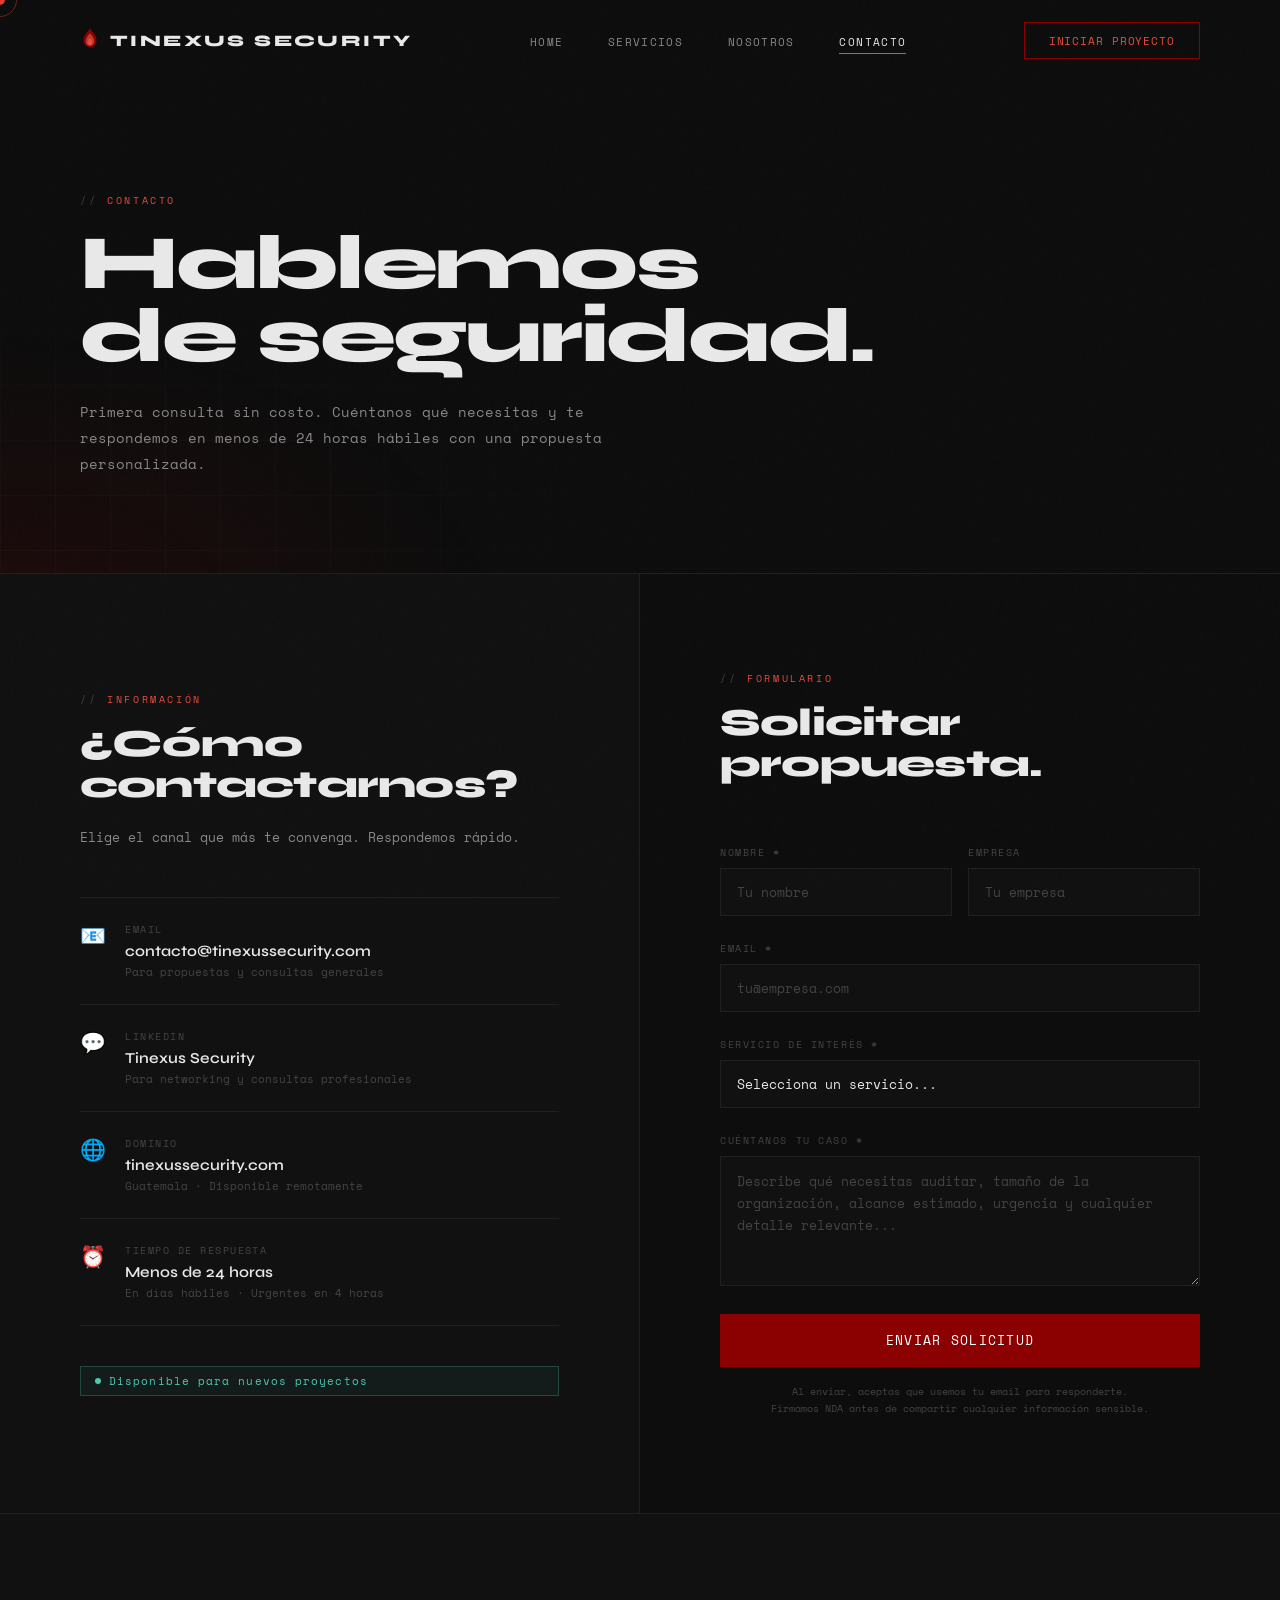
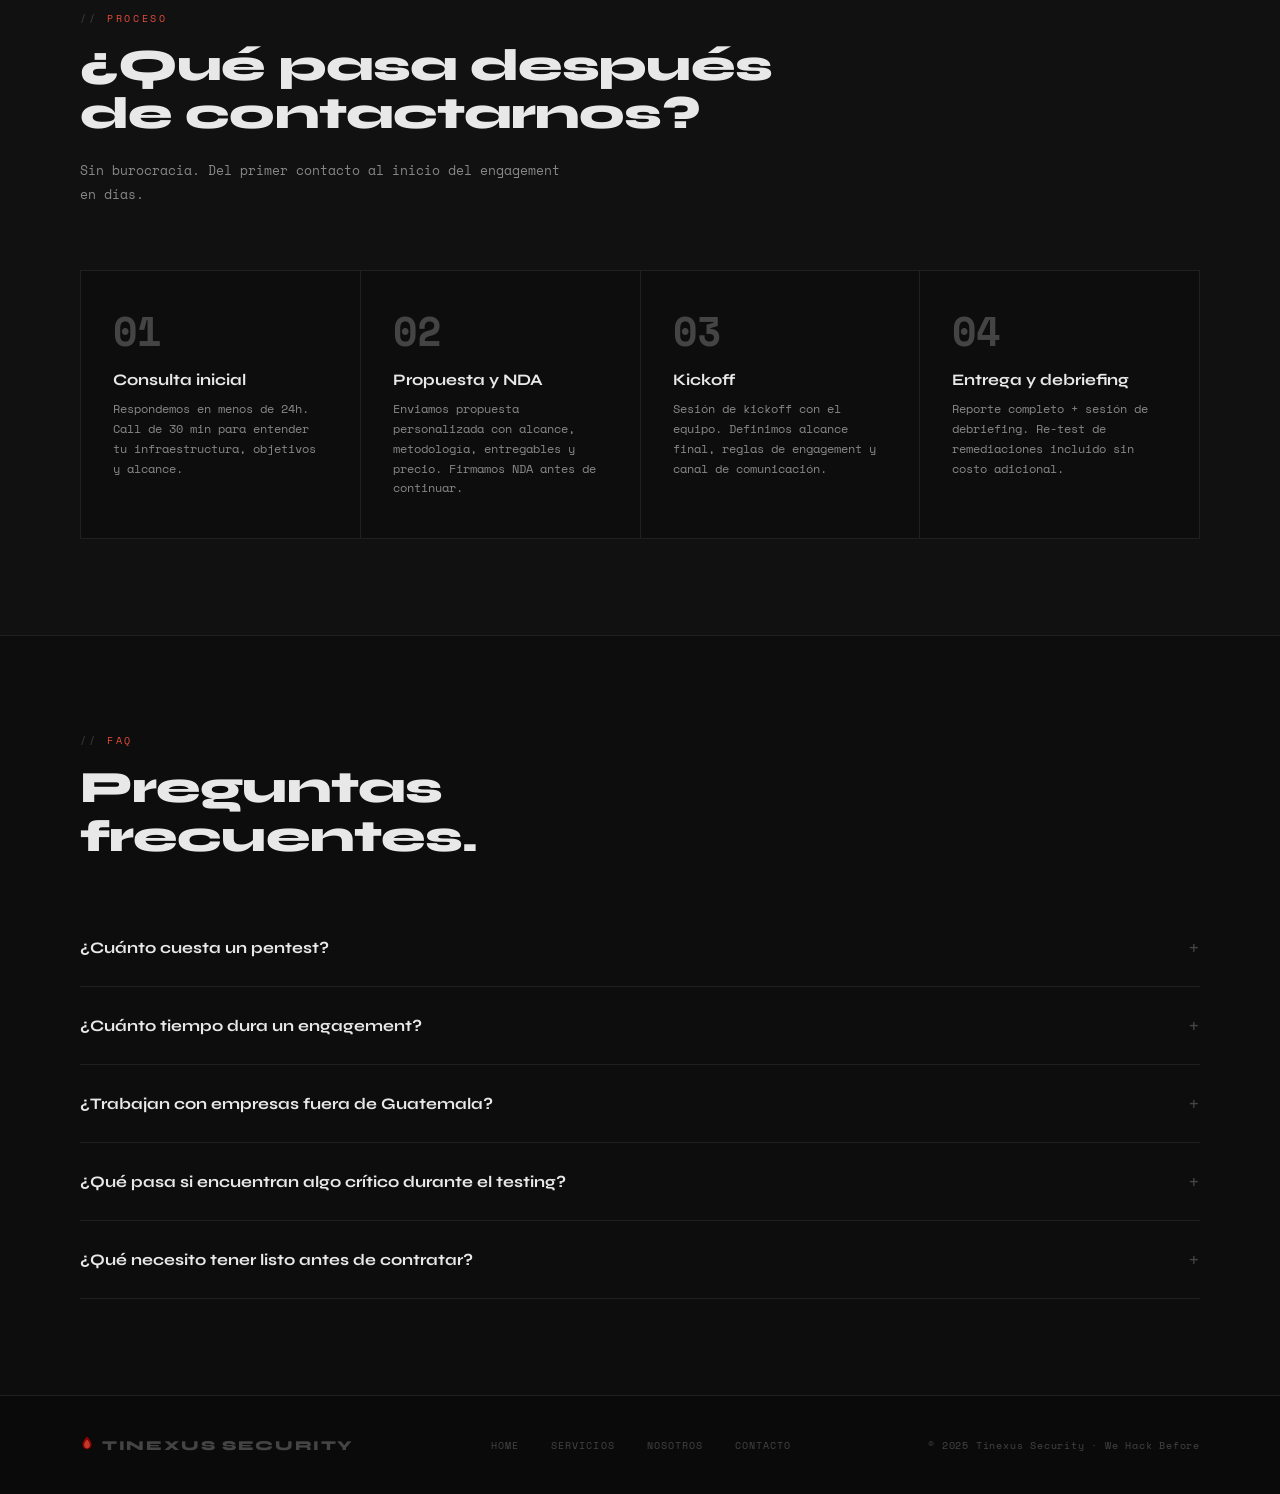
==== contacto.html @ 1b48da73 "Initial commit - Tinexus Security Website" ====
<!DOCTYPE html>
<html lang="es">
<head>
  <meta charset="UTF-8">
  <meta name="viewport" content="width=device-width, initial-scale=1.0">
  <title>Contacto — Tinexus Security</title>
  <meta name="description" content="Solicita una auditoría de seguridad o consulta con el equipo de Tinexus Security. Primera consulta sin costo.">
  <link rel="preconnect" href="https://fonts.googleapis.com">
  <link rel="preconnect" href="https://fonts.gstatic.com" crossorigin>
  <link href="https://fonts.googleapis.com/css2?family=Space+Mono:wght@400;700&family=Syne:wght@400;600;700;800&display=swap" rel="stylesheet">
  <link rel="stylesheet" href="css/style.css">
  <style>
    /* ── CONTACT MAIN ── */
    .contact-main {
      background: var(--char);
      display: grid; grid-template-columns: 1fr 1fr;
      min-height: 70vh;
    }
    .contact-info {
      padding: 6rem 5rem;
      border-right: 1px solid var(--border);
      background: var(--char-2);
      display: flex; flex-direction: column; justify-content: center;
    }
    .contact-form-area {
      padding: 6rem 5rem;
      display: flex; flex-direction: column; justify-content: center;
    }

    /* Contact info items */
    .contact-items { display: flex; flex-direction: column; gap: 0; margin-top: 3rem; }
    .contact-item {
      display: flex; gap: 1.2rem; align-items: flex-start;
      padding: 1.5rem 0; border-bottom: 1px solid var(--border);
    }
    .contact-item:first-child { border-top: 1px solid var(--border); }
    .contact-item-icon { font-size: 1.3rem; flex-shrink: 0; margin-top: 2px; }
    .contact-item-label {
      font-family: var(--mono); font-size: 0.62rem;
      color: var(--text-dimmer); letter-spacing: 0.15em;
      text-transform: uppercase; margin-bottom: 4px;
    }
    .contact-item-val {
      font-size: 0.95rem; font-weight: 600;
      color: var(--text); text-decoration: none;
      transition: color 0.2s;
    }
    a.contact-item-val:hover { color: var(--red-bright); }
    .contact-item-note {
      font-family: var(--mono); font-size: 0.7rem;
      color: var(--text-dimmer); margin-top: 3px;
    }

    .availability-badge {
      display: inline-flex; align-items: center; gap: 8px;
      font-family: var(--mono); font-size: 0.68rem;
      letter-spacing: 0.1em; color: #4EC9B0;
      border: 1px solid rgba(78, 201, 176, 0.25);
      background: rgba(78, 201, 176, 0.06);
      padding: 6px 14px; margin-top: 2.5rem;
    }
    .availability-dot {
      width: 6px; height: 6px; border-radius: 50%;
      background: #4EC9B0;
      animation: pulse-green 2s ease-in-out infinite;
    }
    @keyframes pulse-green {
      0%,100%{opacity:1;transform:scale(1)}
      50%{opacity:0.5;transform:scale(0.8)}
    }

    /* ── FORM ── */
    .form-group { margin-bottom: 1.5rem; }
    .form-label {
      font-family: var(--mono); font-size: 0.65rem;
      letter-spacing: 0.15em; color: var(--text-dimmer);
      text-transform: uppercase; display: block; margin-bottom: 8px;
    }
    .form-input, .form-select, .form-textarea {
      width: 100%; background: var(--char-2);
      border: 1px solid var(--border); color: var(--text);
      font-family: var(--mono); font-size: 0.8rem;
      padding: 0.85rem 1rem;
      transition: border-color 0.2s; outline: none;
      -webkit-appearance: none; appearance: none;
    }
    .form-input:focus, .form-select:focus, .form-textarea:focus {
      border-color: var(--red);
    }
    .form-input::placeholder, .form-textarea::placeholder {
      color: var(--text-dimmer);
    }
    .form-select { cursor: pointer; }
    .form-select option { background: var(--char-2); color: var(--text); }
    .form-textarea { resize: vertical; min-height: 130px; line-height: 1.7; }
    .form-row { display: grid; grid-template-columns: 1fr 1fr; gap: 1rem; }
    .form-submit {
      width: 100%; font-family: var(--mono); font-size: 0.8rem;
      letter-spacing: 0.1em; padding: 1rem;
      background: var(--red); color: #fff;
      border: 1px solid var(--red); cursor: pointer;
      text-transform: uppercase;
      transition: background 0.2s, transform 0.15s;
    }
    .form-submit:hover { background: var(--red-mid); transform: translateY(-1px); }
    .form-submit:active { transform: translateY(0); }
    .form-note {
      font-family: var(--mono); font-size: 0.65rem;
      color: var(--text-dimmer); text-align: center;
      margin-top: 1rem; line-height: 1.6;
    }

    /* ── PROCESS ── */
    .process {
      background: var(--char-2);
      border-top: 1px solid var(--border); border-bottom: 1px solid var(--border);
    }
    .process-steps {
      display: grid; grid-template-columns: repeat(4, 1fr);
      gap: 1px; background: var(--border);
      border: 1px solid var(--border); margin-top: 4rem;
    }
    .process-step {
      background: var(--char); padding: 2.5rem 2rem;
      transition: background 0.3s;
    }
    .process-step:hover { background: var(--char-3); }
    .process-step-num {
      font-family: var(--mono); font-size: 2.5rem;
      font-weight: 700; color: var(--text-dimmer);
      line-height: 1; margin-bottom: 1.2rem;
      transition: color 0.3s;
    }
    .process-step:hover .process-step-num { color: var(--red-bright); }
    .process-step h3 { font-size: 1rem; font-weight: 700; margin-bottom: 0.6rem; }
    .process-step p { font-family: var(--mono); font-size: 0.73rem; color: var(--text-dim); line-height: 1.7; }

    /* ── FAQ ── */
    .faq { background: var(--char); }
    .faq-list { margin-top: 3rem; }
    .faq-item {
      border-bottom: 1px solid var(--border);
    }
    .faq-question {
      width: 100%; background: none; border: none;
      text-align: left; padding: 1.5rem 0;
      display: flex; align-items: center; justify-content: space-between;
      gap: 1rem; cursor: none;
      font-family: var(--sans); font-size: 1rem;
      font-weight: 700; color: var(--text);
      transition: color 0.2s;
    }
    .faq-question:hover { color: var(--red-bright); }
    .faq-icon {
      font-size: 1.2rem; color: var(--text-dimmer);
      flex-shrink: 0; transition: transform 0.3s;
      font-family: var(--mono); font-weight: 400;
    }
    .faq-item.open .faq-icon { transform: rotate(45deg); color: var(--red-bright); }
    .faq-answer {
      max-height: 0; overflow: hidden;
      transition: max-height 0.4s ease, padding 0.3s;
    }
    .faq-item.open .faq-answer { max-height: 200px; }
    .faq-answer p {
      font-family: var(--mono); font-size: 0.8rem;
      color: var(--text-dim); line-height: 1.8;
      padding-bottom: 1.5rem;
    }

    @media (max-width: 900px) {
      .contact-main { grid-template-columns: 1fr; }
      .contact-info { padding: 4rem 1.8rem; border-right: none; border-bottom: 1px solid var(--border); }
      .contact-form-area { padding: 4rem 1.8rem; }
      .form-row { grid-template-columns: 1fr; }
      .process-steps { grid-template-columns: repeat(2, 1fr); }
    }
  </style>
</head>
<body>

  <div class="cursor"></div>
  <div class="cursor-ring"></div>

  <!-- NAV -->
  <nav id="navbar">
    <a href="index.html" class="nav-logo">
      <svg viewBox="0 0 60 80" fill="none" xmlns="http://www.w3.org/2000/svg">
        <path d="M30 2C30 2 50 20 50 38C50 51 41 58 30 59C19 58 10 51 10 38C10 20 30 2 30 2Z" fill="#8B0000"/>
        <path d="M30 16C30 16 43 29 43 40C43 49 38 54 30 55C22 54 17 49 17 40C17 29 30 16 30 16Z" fill="#C0392B"/>
        <path d="M30 30C30 30 37 37 37 44C37 49 34 52 30 52C26 52 23 49 23 44C23 37 30 30 30 30Z" fill="#E74C3C"/>
      </svg>
      TINEXUS SECURITY
    </a>
    <ul class="nav-links">
      <li><a href="index.html">Home</a></li>
      <li><a href="servicios.html">Servicios</a></li>
      <li><a href="nosotros.html">Nosotros</a></li>
      <li><a href="contacto.html" class="active">Contacto</a></li>
    </ul>
    <a href="contacto.html" class="nav-cta">Iniciar Proyecto</a>
    <button class="hamburger" aria-label="Menú">
      <span></span><span></span><span></span>
    </button>
  </nav>

  <div class="mobile-menu">
    <a href="index.html">Home</a>
    <a href="servicios.html">Servicios</a>
    <a href="nosotros.html">Nosotros</a>
    <a href="contacto.html" class="active">Contacto</a>
    <a href="contacto.html" class="mobile-cta">Iniciar Proyecto</a>
  </div>

  <!-- PAGE HEADER -->
  <div class="page-header">
    <div class="page-header-bg"></div>
    <div class="page-header-grid"></div>
    <div class="page-tag fade-up">Contacto</div>
    <h1 class="fade-up">Hablemos<br>de seguridad.</h1>
    <p class="sub fade-up d1">Primera consulta sin costo. Cuéntanos qué necesitas y te respondemos en menos de 24 horas hábiles con una propuesta personalizada.</p>
  </div>

  <!-- CONTACT MAIN -->
  <div class="contact-main">

    <!-- INFO -->
    <div class="contact-info">
      <div class="section-tag fade-up">Información</div>
      <h2 class="section-title fade-up" style="font-size: clamp(1.8rem, 3vw, 2.4rem);">¿Cómo<br>contactarnos?</h2>
      <p class="section-desc fade-up">Elige el canal que más te convenga. Respondemos rápido.</p>

      <div class="contact-items">
        <div class="contact-item fade-up">
          <span class="contact-item-icon">📧</span>
          <div>
            <div class="contact-item-label">Email</div>
            <a href="mailto:contacto@tinexussecurity.com" class="contact-item-val">contacto@tinexussecurity.com</a>
            <div class="contact-item-note">Para propuestas y consultas generales</div>
          </div>
        </div>
        <div class="contact-item fade-up d1">
          <span class="contact-item-icon">💬</span>
          <div>
            <div class="contact-item-label">LinkedIn</div>
            <a href="https://linkedin.com/company/tinexus-security" target="_blank" class="contact-item-val">Tinexus Security</a>
            <div class="contact-item-note">Para networking y consultas profesionales</div>
          </div>
        </div>
        <div class="contact-item fade-up d2">
          <span class="contact-item-icon">🌐</span>
          <div>
            <div class="contact-item-label">Dominio</div>
            <span class="contact-item-val">tinexussecurity.com</span>
            <div class="contact-item-note">Guatemala · Disponible remotamente</div>
          </div>
        </div>
        <div class="contact-item fade-up d3">
          <span class="contact-item-icon">⏰</span>
          <div>
            <div class="contact-item-label">Tiempo de respuesta</div>
            <span class="contact-item-val">Menos de 24 horas</span>
            <div class="contact-item-note">En días hábiles · Urgentes en 4 horas</div>
          </div>
        </div>
      </div>

      <div class="availability-badge fade-up">
        <span class="availability-dot"></span>
        Disponible para nuevos proyectos
      </div>
    </div>

    <!-- FORM -->
    <div class="contact-form-area">
      <div class="section-tag fade-up">Formulario</div>
      <h2 class="section-title fade-up" style="font-size: clamp(1.8rem, 3vw, 2.4rem);">Solicitar<br>propuesta.</h2>

      <form id="contactForm" style="margin-top: 2.5rem;" onsubmit="handleSubmit(event)">
        <div class="form-row">
          <div class="form-group">
            <label class="form-label" for="nombre">Nombre *</label>
            <input type="text" id="nombre" class="form-input" placeholder="Tu nombre" required>
          </div>
          <div class="form-group">
            <label class="form-label" for="empresa">Empresa</label>
            <input type="text" id="empresa" class="form-input" placeholder="Tu empresa">
          </div>
        </div>
        <div class="form-group">
          <label class="form-label" for="email">Email *</label>
          <input type="email" id="email" class="form-input" placeholder="tu@empresa.com" required>
        </div>
        <div class="form-group">
          <label class="form-label" for="servicio">Servicio de interés *</label>
          <select id="servicio" class="form-select" required>
            <option value="" disabled selected>Selecciona un servicio...</option>
            <option value="web">Pentesting Web</option>
            <option value="red">Pentesting de Red</option>
            <option value="redteam">Red Team</option>
            <option value="mobile">Pentesting Móvil</option>
            <option value="cloud">Cloud Security Review</option>
            <option value="ad">Active Directory</option>
            <option value="multiple">Múltiples servicios</option>
            <option value="consulta">Consulta / No estoy seguro</option>
          </select>
        </div>
        <div class="form-group">
          <label class="form-label" for="mensaje">Cuéntanos tu caso *</label>
          <textarea id="mensaje" class="form-textarea" placeholder="Describe qué necesitas auditar, tamaño de la organización, alcance estimado, urgencia y cualquier detalle relevante..." required></textarea>
        </div>
        <button type="submit" class="form-submit" id="submitBtn">
          Enviar Solicitud
        </button>
        <p class="form-note">
          Al enviar, aceptas que usemos tu email para responderte.<br>
          Firmamos NDA antes de compartir cualquier información sensible.
        </p>
      </form>

      <!-- Success state -->
      <div id="formSuccess" style="display:none; text-align: center; padding: 3rem 0;">
        <div style="font-size: 2.5rem; margin-bottom: 1rem;">✅</div>
        <h3 style="font-size: 1.3rem; font-weight: 700; margin-bottom: 0.8rem;">¡Mensaje recibido!</h3>
        <p style="font-family: var(--mono); font-size: 0.8rem; color: var(--text-dim); line-height: 1.7;">
          Te contactaremos en menos de 24 horas hábiles.<br>
          Mientras tanto, puedes revisar nuestros <a href="servicios.html" style="color: var(--red-bright); text-decoration: none;">servicios</a>.
        </p>
      </div>
    </div>

  </div>

  <!-- PROCESS -->
  <section class="process">
    <div class="section-tag fade-up">Proceso</div>
    <h2 class="section-title fade-up">¿Qué pasa después<br>de contactarnos?</h2>
    <p class="section-desc fade-up">Sin burocracia. Del primer contacto al inicio del engagement en días.</p>
    <div class="process-steps">
      <div class="process-step fade-up">
        <div class="process-step-num">01</div>
        <h3>Consulta inicial</h3>
        <p>Respondemos en menos de 24h. Call de 30 min para entender tu infraestructura, objetivos y alcance.</p>
      </div>
      <div class="process-step fade-up d1">
        <div class="process-step-num">02</div>
        <h3>Propuesta y NDA</h3>
        <p>Enviamos propuesta personalizada con alcance, metodología, entregables y precio. Firmamos NDA antes de continuar.</p>
      </div>
      <div class="process-step fade-up d2">
        <div class="process-step-num">03</div>
        <h3>Kickoff</h3>
        <p>Sesión de kickoff con el equipo. Definimos alcance final, reglas de engagement y canal de comunicación.</p>
      </div>
      <div class="process-step fade-up d3">
        <div class="process-step-num">04</div>
        <h3>Entrega y debriefing</h3>
        <p>Reporte completo + sesión de debriefing. Re-test de remediaciones incluido sin costo adicional.</p>
      </div>
    </div>
  </section>

  <!-- FAQ -->
  <section class="faq">
    <div class="section-tag fade-up">FAQ</div>
    <h2 class="section-title fade-up">Preguntas<br>frecuentes.</h2>
    <div class="faq-list fade-up d1">
      <div class="faq-item">
        <button class="faq-question" onclick="toggleFaq(this)">
          ¿Cuánto cuesta un pentest?
          <span class="faq-icon">+</span>
        </button>
        <div class="faq-answer">
          <p>Depende del alcance, tipo de servicio y complejidad. Un pentesting web de aplicación mediana puede arrancar desde $800 USD. Un red team engagement completo puede superar los $5,000 USD. Siempre enviamos propuesta personalizada antes de iniciar.</p>
        </div>
      </div>
      <div class="faq-item">
        <button class="faq-question" onclick="toggleFaq(this)">
          ¿Cuánto tiempo dura un engagement?
          <span class="faq-icon">+</span>
        </button>
        <div class="faq-answer">
          <p>Un pentesting web típico dura entre 3 y 10 días hábiles dependiendo del alcance. Un red team engagement completo puede durar 2-4 semanas. El reporte se entrega dentro de los 5 días posteriores al fin del testing.</p>
        </div>
      </div>
      <div class="faq-item">
        <button class="faq-question" onclick="toggleFaq(this)">
          ¿Trabajan con empresas fuera de Guatemala?
          <span class="faq-icon">+</span>
        </button>
        <div class="faq-answer">
          <p>Sí. La mayoría de nuestros servicios son 100% remotos y trabajamos con clientes en toda Latinoamérica. Para engagements que requieran presencia física, evaluamos cada caso.</p>
        </div>
      </div>
      <div class="faq-item">
        <button class="faq-question" onclick="toggleFaq(this)">
          ¿Qué pasa si encuentran algo crítico durante el testing?
          <span class="faq-icon">+</span>
        </button>
        <div class="faq-answer">
          <p>Si encontramos una vulnerabilidad crítica que requiera atención inmediata, te notificamos de forma directa antes del reporte final para que puedas tomar acción de inmediato. No esperamos al cierre del engagement.</p>
        </div>
      </div>
      <div class="faq-item">
        <button class="faq-question" onclick="toggleFaq(this)">
          ¿Qué necesito tener listo antes de contratar?
          <span class="faq-icon">+</span>
        </button>
        <div class="faq-answer">
          <p>Solo necesitas tener claro qué quieres proteger y tener la autorización legal para hacerlo. Nosotros te guiamos en el resto: alcance, reglas de engagement, credenciales necesarias y todo el proceso.</p>
        </div>
      </div>
    </div>
  </section>

  <!-- FOOTER -->
  <footer>
    <a href="index.html" class="footer-logo">
      <svg viewBox="0 0 60 80" fill="none">
        <path d="M30 2C30 2 50 20 50 38C50 51 41 58 30 59C19 58 10 51 10 38C10 20 30 2 30 2Z" fill="#8B0000"/>
        <path d="M30 16C30 16 43 29 43 40C43 49 38 54 30 55C22 54 17 49 17 40C17 29 30 16 30 16Z" fill="#C0392B"/>
      </svg>
      TINEXUS SECURITY
    </a>
    <div class="footer-links">
      <a href="index.html">Home</a>
      <a href="servicios.html">Servicios</a>
      <a href="nosotros.html">Nosotros</a>
      <a href="contacto.html">Contacto</a>
    </div>
    <div class="footer-copy">© 2025 Tinexus Security · We Hack Before</div>
  </footer>

  <script src="js/main.js"></script>
  <script>
    function toggleFaq(btn) {
      const item = btn.parentElement;
      const isOpen = item.classList.contains('open');
      document.querySelectorAll('.faq-item.open').forEach(el => el.classList.remove('open'));
      if (!isOpen) item.classList.add('open');
    }

    function handleSubmit(e) {
      e.preventDefault();
      const btn = document.getElementById('submitBtn');
      btn.textContent = 'Enviando...';
      btn.disabled = true;
      setTimeout(() => {
        document.getElementById('contactForm').style.display = 'none';
        document.getElementById('formSuccess').style.display = 'block';
      }, 1200);
    }
  </script>
</body>
</html>
---- css/style.css ----
/* =============================================
   TINEXUS SECURITY — Global Stylesheet
   ============================================= */

*, *::before, *::after { box-sizing: border-box; margin: 0; padding: 0; }

:root {
  --red:         #8B0000;
  --red-mid:     #C0392B;
  --red-bright:  #E74C3C;
  --char:        #0D0D0D;
  --char-2:      #111111;
  --char-3:      #161616;
  --char-4:      #1A1A1A;
  --surface:     #0A0A0A;
  --border:      #202020;
  --border-2:    #2A2A2A;
  --text:        #E8E8E8;
  --text-dim:    #888888;
  --text-dimmer: #444444;
  --mono: 'Space Mono', monospace;
  --sans: 'Syne', sans-serif;
}

html { scroll-behavior: smooth; }

body {
  background: var(--char);
  color: var(--text);
  font-family: var(--sans);
  overflow-x: hidden;
  cursor: none;
  -webkit-font-smoothing: antialiased;
}

body::before {
  content: '';
  position: fixed; inset: 0;
  background-image: url("data:image/svg+xml,%3Csvg viewBox='0 0 256 256' xmlns='http://www.w3.org/2000/svg'%3E%3Cfilter id='n'%3E%3CfeTurbulence type='fractalNoise' baseFrequency='0.9' numOctaves='4' stitchTiles='stitch'/%3E%3C/filter%3E%3Crect width='100%25' height='100%25' filter='url(%23n)' opacity='0.04'/%3E%3C/svg%3E");
  pointer-events: none; z-index: 0; opacity: 0.35;
}

/* ── Cursor ── */
.cursor {
  width: 10px; height: 10px;
  background: var(--red-bright); border-radius: 50%;
  position: fixed; top: 0; left: 0;
  pointer-events: none; z-index: 9999;
  transform: translate(-50%, -50%);
  mix-blend-mode: difference;
  transition: transform 0.06s linear;
}
.cursor-ring {
  width: 34px; height: 34px;
  border: 1px solid rgba(231,76,60,0.4); border-radius: 50%;
  position: fixed; top: 0; left: 0;
  pointer-events: none; z-index: 9998;
  transform: translate(-50%, -50%);
  transition: transform 0.16s ease, width 0.25s ease, height 0.25s ease, border-color 0.25s ease;
}
.cursor-ring.hover {
  width: 50px; height: 50px;
  border-color: rgba(231,76,60,0.7);
}

/* =============================================
   NAVIGATION
   ============================================= */
nav {
  position: fixed; top: 0; left: 0; right: 0;
  padding: 1.4rem 5rem;
  display: flex; align-items: center; justify-content: space-between;
  z-index: 200;
  border-bottom: 1px solid transparent;
  transition: border-color 0.35s, background 0.35s, padding 0.35s;
}
nav.scrolled {
  background: rgba(10,10,10,0.95);
  backdrop-filter: blur(16px);
  -webkit-backdrop-filter: blur(16px);
  border-bottom-color: var(--border);
  padding-top: 1rem;
  padding-bottom: 1rem;
}

.nav-logo {
  font-family: var(--sans); font-size: 1rem; font-weight: 800;
  letter-spacing: 0.15em; color: var(--text);
  text-decoration: none; display: flex; align-items: center; gap: 10px;
}
.nav-logo svg { width: 20px; height: 26px; flex-shrink: 0; }

.nav-links {
  display: flex; gap: 2.8rem; list-style: none;
}
.nav-links a {
  font-family: var(--mono); font-size: 0.7rem;
  letter-spacing: 0.12em; color: var(--text-dim);
  text-decoration: none; text-transform: uppercase;
  transition: color 0.2s; position: relative; padding-bottom: 3px;
}
.nav-links a::after {
  content: ''; position: absolute; bottom: -1px; left: 0;
  width: 0; height: 1px; background: var(--red-bright);
  transition: width 0.3s ease;
}
.nav-links a:hover, .nav-links a.active { color: var(--text); }
.nav-links a:hover::after, .nav-links a.active::after { width: 100%; }

.nav-cta {
  font-family: var(--mono); font-size: 0.7rem;
  letter-spacing: 0.08em; padding: 0.55rem 1.5rem;
  border: 1px solid var(--red); color: var(--red-bright);
  background: transparent; text-decoration: none;
  text-transform: uppercase;
  transition: background 0.2s, color 0.2s;
}
.nav-cta:hover { background: var(--red); color: #fff; }

.hamburger {
  display: none; flex-direction: column; gap: 5px;
  background: none; border: none; cursor: none; padding: 4px; z-index: 210;
}
.hamburger span {
  display: block; width: 22px; height: 1.5px;
  background: var(--text-dim); transition: all 0.3s;
}
.hamburger.open span:nth-child(1) { transform: rotate(45deg) translate(4.5px, 4.5px); background: var(--text); }
.hamburger.open span:nth-child(2) { opacity: 0; }
.hamburger.open span:nth-child(3) { transform: rotate(-45deg) translate(4.5px, -4.5px); background: var(--text); }

.mobile-menu {
  display: none; position: fixed;
  top: 0; left: 0; right: 0; bottom: 0;
  background: rgba(9,9,9,0.98);
  backdrop-filter: blur(20px);
  z-index: 190; flex-direction: column;
  align-items: center; justify-content: center; gap: 2.5rem;
}
.mobile-menu.open { display: flex; }
.mobile-menu a {
  font-family: var(--sans); font-size: 2.2rem; font-weight: 800;
  letter-spacing: -0.01em; color: var(--text-dim);
  text-decoration: none; text-transform: uppercase; transition: color 0.2s;
}
.mobile-menu a:hover, .mobile-menu a.active { color: var(--red-bright); }
.mobile-menu .mobile-cta {
  font-family: var(--mono); font-size: 0.8rem;
  letter-spacing: 0.1em; padding: 0.8rem 2rem;
  border: 1px solid var(--red); color: var(--red-bright);
  text-decoration: none; text-transform: uppercase; margin-top: 1rem;
}

/* =============================================
   BUTTONS
   ============================================= */
.btn-primary {
  font-family: var(--mono); font-size: 0.78rem;
  letter-spacing: 0.08em; padding: 0.9rem 2.4rem;
  background: var(--red); color: #fff;
  border: 1px solid var(--red); text-decoration: none;
  text-transform: uppercase; display: inline-block;
  transition: background 0.2s, transform 0.15s;
}
.btn-primary:hover { background: var(--red-mid); transform: translateY(-2px); }

.btn-outline {
  font-family: var(--mono); font-size: 0.78rem;
  letter-spacing: 0.08em; padding: 0.9rem 2.4rem;
  background: transparent; color: var(--text-dim);
  border: 1px solid var(--border-2); text-decoration: none;
  text-transform: uppercase; display: inline-block;
  transition: border-color 0.2s, color 0.2s;
}
.btn-outline:hover { border-color: var(--text-dimmer); color: var(--text); }

/* =============================================
   PAGE HEADER (páginas interiores)
   ============================================= */
.page-header {
  padding: 12rem 5rem 6rem;
  border-bottom: 1px solid var(--border);
  position: relative; overflow: hidden;
}
.page-header-bg {
  position: absolute; inset: 0;
  background: radial-gradient(ellipse 60% 80% at 0% 110%, rgba(139,0,0,0.15) 0%, transparent 65%);
  pointer-events: none;
}
.page-header-grid {
  position: absolute; inset: 0;
  background-image:
    linear-gradient(rgba(255,255,255,0.022) 1px, transparent 1px),
    linear-gradient(90deg, rgba(255,255,255,0.022) 1px, transparent 1px);
  background-size: 55px 55px;
  mask-image: radial-gradient(ellipse 70% 80% at 10% 90%, black 0%, transparent 65%);
  pointer-events: none;
}
.page-tag {
  font-family: var(--mono); font-size: 0.65rem;
  letter-spacing: 0.25em; color: var(--red-bright);
  text-transform: uppercase; margin-bottom: 1.2rem;
  display: flex; align-items: center; gap: 10px; position: relative;
}
.page-tag::before { content: '//'; color: var(--text-dimmer); }
.page-header h1 {
  font-size: clamp(3rem, 6vw, 5.5rem); font-weight: 800;
  line-height: 0.95; letter-spacing: -0.03em; position: relative;
}
.page-header .sub {
  font-family: var(--mono); font-size: 0.88rem;
  color: var(--text-dim); line-height: 1.85;
  max-width: 540px; margin-top: 1.6rem; position: relative;
}

/* =============================================
   SECTION COMMONS
   ============================================= */
section { padding: 6rem 5rem; position: relative; }

.section-tag {
  font-family: var(--mono); font-size: 0.65rem;
  letter-spacing: 0.25em; color: var(--red-bright);
  text-transform: uppercase; margin-bottom: 1rem;
  display: flex; align-items: center; gap: 10px;
}
.section-tag::before { content: '//'; color: var(--text-dimmer); }
.section-title {
  font-size: clamp(2rem, 3.5vw, 3rem); font-weight: 800;
  letter-spacing: -0.02em; line-height: 1.08; margin-bottom: 1.2rem;
}
.section-desc {
  font-family: var(--mono); font-size: 0.82rem;
  color: var(--text-dim); line-height: 1.85; max-width: 490px;
}

/* =============================================
   TERMINAL COMPONENT
   ============================================= */
.terminal-box {
  background: var(--surface); border: 1px solid var(--border);
  font-family: var(--mono); font-size: 0.77rem; overflow: hidden;
}
.terminal-bar {
  background: var(--char-4); padding: 0.65rem 1rem;
  display: flex; align-items: center; gap: 6px;
  border-bottom: 1px solid var(--border);
}
.dot { width: 10px; height: 10px; border-radius: 50%; }
.dot-r { background: #FF5F57; }
.dot-y { background: #FFBD2E; }
.dot-g { background: #28CA41; }
.terminal-title { font-size: 0.62rem; color: var(--text-dimmer); margin-left: auto; letter-spacing: 0.08em; }
.terminal-body { padding: 1.5rem; line-height: 2; color: var(--text-dim); }
.terminal-body .prompt { color: var(--red-bright); }
.terminal-body .cmd { color: var(--text); }
.terminal-body .out { color: #4EC9B0; }
.terminal-body .warn { color: #CE9178; }
.terminal-body .dim { color: var(--text-dimmer); }
.cursor-blink {
  display: inline-block; width: 8px; height: 14px;
  background: var(--text); vertical-align: -2px;
  animation: blink 1s steps(1) infinite;
}
@keyframes blink { 0%,100%{opacity:1} 50%{opacity:0} }

/* =============================================
   FOOTER
   ============================================= */
footer {
  background: var(--surface);
  border-top: 1px solid var(--border);
  padding: 2.5rem 5rem;
  display: flex; align-items: center; justify-content: space-between;
}
.footer-logo {
  font-size: 0.85rem; font-weight: 800;
  letter-spacing: 0.12em; color: var(--text-dimmer);
  display: flex; align-items: center; gap: 8px; text-decoration: none;
}
.footer-logo svg { width: 14px; height: 18px; }
.footer-links { display: flex; gap: 2rem; }
.footer-links a {
  font-family: var(--mono); font-size: 0.65rem;
  color: var(--text-dimmer); text-decoration: none;
  letter-spacing: 0.1em; text-transform: uppercase; transition: color 0.2s;
}
.footer-links a:hover { color: var(--red-bright); }
.footer-copy {
  font-family: var(--mono); font-size: 0.62rem;
  color: var(--text-dimmer); letter-spacing: 0.08em;
}

/* =============================================
   ANIMATIONS
   ============================================= */
.fade-up {
  opacity: 0; transform: translateY(28px);
  transition: opacity 0.7s ease, transform 0.7s ease;
}
.fade-up.visible { opacity: 1; transform: translateY(0); }
.fade-up.d1 { transition-delay: 0.1s; }
.fade-up.d2 { transition-delay: 0.2s; }
.fade-up.d3 { transition-delay: 0.3s; }
.fade-up.d4 { transition-delay: 0.4s; }
.fade-up.d5 { transition-delay: 0.5s; }

/* =============================================
   RESPONSIVE
   ============================================= */
@media (max-width: 900px) {
  nav { padding: 1.1rem 1.8rem; }
  .nav-links, .nav-cta { display: none; }
  .hamburger { display: flex; }
  section { padding: 4rem 1.8rem; }
  .page-header { padding: 9rem 1.8rem 4rem; }
  footer { flex-direction: column; gap: 1.2rem; text-align: center; padding: 2rem 1.8rem; }
  .footer-links { justify-content: center; flex-wrap: wrap; }
}
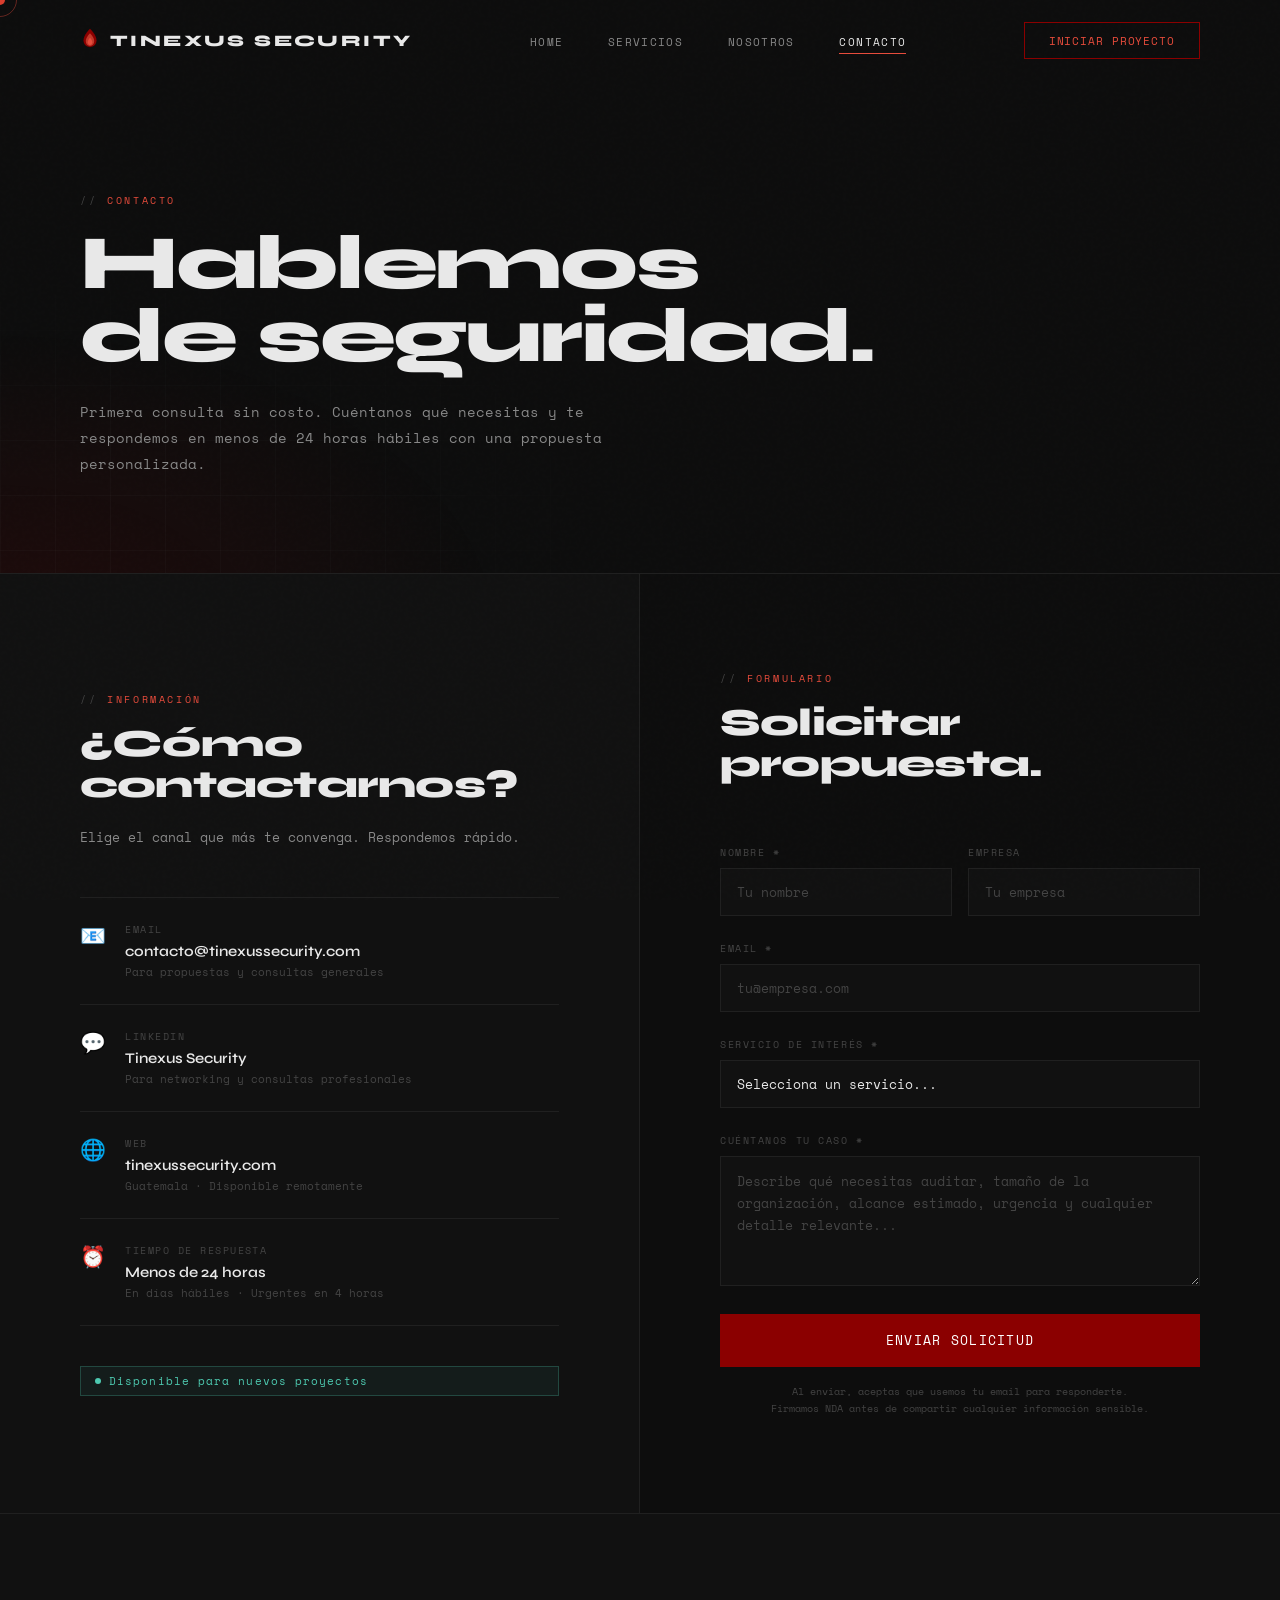
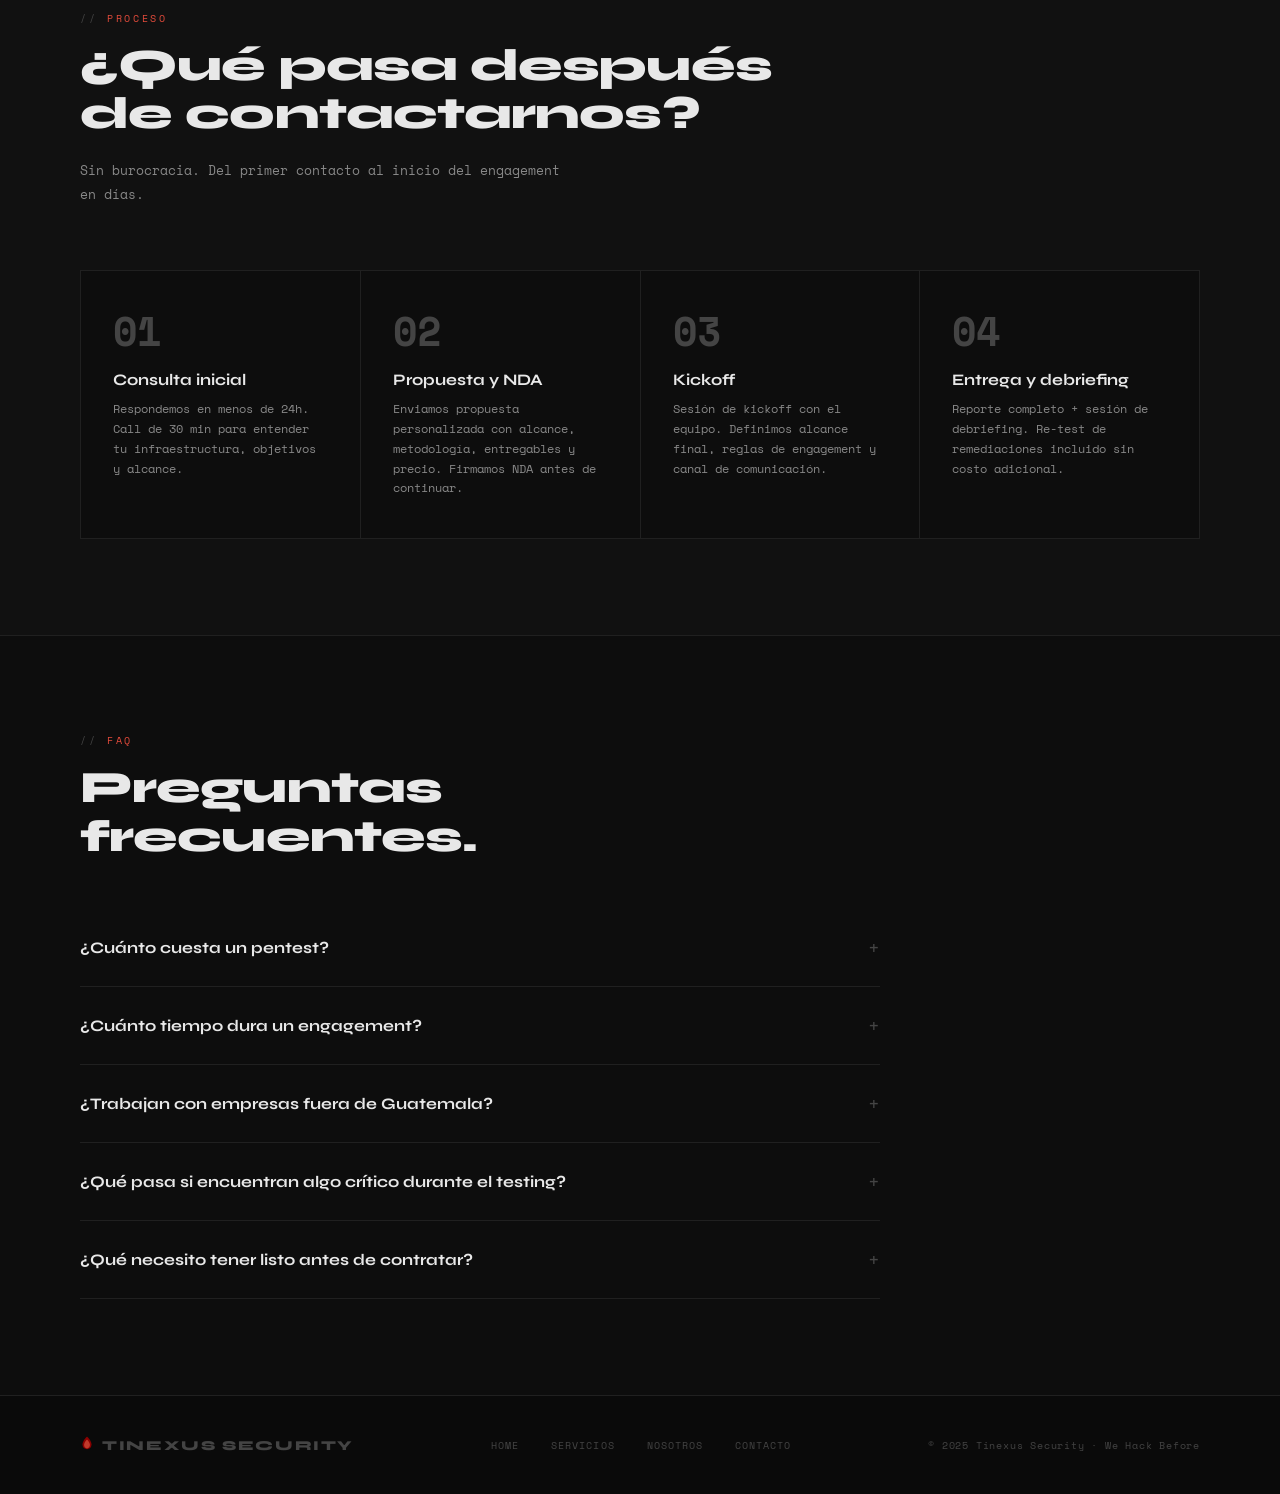
==== commit 3106241a: "Cambios de servicios y quienes somos" ====
--- a/contacto.html
+++ b/contacto.html
@@ -10,7 +10,7 @@
   <link href="https://fonts.googleapis.com/css2?family=Space+Mono:wght@400;700&family=Syne:wght@400;600;700;800&display=swap" rel="stylesheet">
   <link rel="stylesheet" href="css/style.css">
   <style>
-    /* ── CONTACT MAIN ── */
+    /* CONTACT MAIN */
     .contact-main {
       background: var(--char);
       display: grid; grid-template-columns: 1fr 1fr;
@@ -26,8 +26,6 @@
       padding: 6rem 5rem;
       display: flex; flex-direction: column; justify-content: center;
     }
-
-    /* Contact info items */
     .contact-items { display: flex; flex-direction: column; gap: 0; margin-top: 3rem; }
     .contact-item {
       display: flex; gap: 1.2rem; align-items: flex-start;
@@ -41,35 +39,26 @@
       text-transform: uppercase; margin-bottom: 4px;
     }
     .contact-item-val {
-      font-size: 0.95rem; font-weight: 600;
-      color: var(--text); text-decoration: none;
-      transition: color 0.2s;
+      font-size: 0.92rem; font-weight: 600;
+      color: var(--text); text-decoration: none; transition: color 0.2s;
     }
     a.contact-item-val:hover { color: var(--red-bright); }
-    .contact-item-note {
-      font-family: var(--mono); font-size: 0.7rem;
-      color: var(--text-dimmer); margin-top: 3px;
-    }
-
+    .contact-item-note { font-family: var(--mono); font-size: 0.7rem; color: var(--text-dimmer); margin-top: 3px; }
     .availability-badge {
       display: inline-flex; align-items: center; gap: 8px;
       font-family: var(--mono); font-size: 0.68rem;
       letter-spacing: 0.1em; color: #4EC9B0;
-      border: 1px solid rgba(78, 201, 176, 0.25);
-      background: rgba(78, 201, 176, 0.06);
+      border: 1px solid rgba(78,201,176,0.25);
+      background: rgba(78,201,176,0.06);
       padding: 6px 14px; margin-top: 2.5rem;
     }
     .availability-dot {
       width: 6px; height: 6px; border-radius: 50%;
-      background: #4EC9B0;
-      animation: pulse-green 2s ease-in-out infinite;
-    }
-    @keyframes pulse-green {
-      0%,100%{opacity:1;transform:scale(1)}
-      50%{opacity:0.5;transform:scale(0.8)}
-    }
-
-    /* ── FORM ── */
+      background: #4EC9B0; animation: pulse-green 2s ease-in-out infinite;
+    }
+    @keyframes pulse-green { 0%,100%{opacity:1;transform:scale(1)} 50%{opacity:0.5;transform:scale(0.8)} }
+
+    /* FORM */
     .form-group { margin-bottom: 1.5rem; }
     .form-label {
       font-family: var(--mono); font-size: 0.65rem;
@@ -84,12 +73,8 @@
       transition: border-color 0.2s; outline: none;
       -webkit-appearance: none; appearance: none;
     }
-    .form-input:focus, .form-select:focus, .form-textarea:focus {
-      border-color: var(--red);
-    }
-    .form-input::placeholder, .form-textarea::placeholder {
-      color: var(--text-dimmer);
-    }
+    .form-input:focus, .form-select:focus, .form-textarea:focus { border-color: var(--red); }
+    .form-input::placeholder, .form-textarea::placeholder { color: var(--text-dimmer); }
     .form-select { cursor: pointer; }
     .form-select option { background: var(--char-2); color: var(--text); }
     .form-textarea { resize: vertical; min-height: 130px; line-height: 1.7; }
@@ -110,7 +95,7 @@
       margin-top: 1rem; line-height: 1.6;
     }
 
-    /* ── PROCESS ── */
+    /* PROCESS */
     .process {
       background: var(--char-2);
       border-top: 1px solid var(--border); border-bottom: 1px solid var(--border);
@@ -121,59 +106,65 @@
       border: 1px solid var(--border); margin-top: 4rem;
     }
     .process-step {
-      background: var(--char); padding: 2.5rem 2rem;
-      transition: background 0.3s;
+      background: var(--char); padding: 2.5rem 2rem; transition: background 0.3s;
     }
     .process-step:hover { background: var(--char-3); }
     .process-step-num {
-      font-family: var(--mono); font-size: 2.5rem;
-      font-weight: 700; color: var(--text-dimmer);
-      line-height: 1; margin-bottom: 1.2rem;
+      font-family: var(--mono); font-size: 2.5rem; font-weight: 700;
+      color: var(--text-dimmer); line-height: 1; margin-bottom: 1.2rem;
       transition: color 0.3s;
     }
     .process-step:hover .process-step-num { color: var(--red-bright); }
     .process-step h3 { font-size: 1rem; font-weight: 700; margin-bottom: 0.6rem; }
     .process-step p { font-family: var(--mono); font-size: 0.73rem; color: var(--text-dim); line-height: 1.7; }
 
-    /* ── FAQ ── */
+    /* FAQ */
     .faq { background: var(--char); }
-    .faq-list { margin-top: 3rem; }
-    .faq-item {
-      border-bottom: 1px solid var(--border);
-    }
+    .faq-list { margin-top: 3rem; max-width: 800px; }
+    .faq-item { border-bottom: 1px solid var(--border); }
     .faq-question {
       width: 100%; background: none; border: none;
       text-align: left; padding: 1.5rem 0;
       display: flex; align-items: center; justify-content: space-between;
-      gap: 1rem; cursor: none;
+      gap: 1rem; cursor: pointer;
       font-family: var(--sans); font-size: 1rem;
-      font-weight: 700; color: var(--text);
-      transition: color 0.2s;
+      font-weight: 700; color: var(--text); transition: color 0.2s;
     }
     .faq-question:hover { color: var(--red-bright); }
     .faq-icon {
-      font-size: 1.2rem; color: var(--text-dimmer);
-      flex-shrink: 0; transition: transform 0.3s;
-      font-family: var(--mono); font-weight: 400;
+      font-size: 1.2rem; color: var(--text-dimmer); flex-shrink: 0;
+      transition: transform 0.3s; font-family: var(--mono); font-weight: 400;
     }
     .faq-item.open .faq-icon { transform: rotate(45deg); color: var(--red-bright); }
-    .faq-answer {
-      max-height: 0; overflow: hidden;
-      transition: max-height 0.4s ease, padding 0.3s;
-    }
-    .faq-item.open .faq-answer { max-height: 200px; }
+    .faq-answer { max-height: 0; overflow: hidden; transition: max-height 0.4s ease; }
+    .faq-item.open .faq-answer { max-height: 250px; }
     .faq-answer p {
       font-family: var(--mono); font-size: 0.8rem;
-      color: var(--text-dim); line-height: 1.8;
-      padding-bottom: 1.5rem;
-    }
-
-    @media (max-width: 900px) {
+      color: var(--text-dim); line-height: 1.8; padding-bottom: 1.5rem;
+    }
+
+    /* RESPONSIVE */
+    @media (max-width: 1024px) {
+      .contact-info, .contact-form-area { padding: 5rem 2.5rem; }
+      .process-steps { grid-template-columns: repeat(2, 1fr); }
+    }
+    @media (max-width: 768px) {
       .contact-main { grid-template-columns: 1fr; }
-      .contact-info { padding: 4rem 1.8rem; border-right: none; border-bottom: 1px solid var(--border); }
-      .contact-form-area { padding: 4rem 1.8rem; }
+      .contact-info {
+        padding: 4rem 1.4rem; border-right: none;
+        border-bottom: 1px solid var(--border);
+      }
+      .contact-form-area { padding: 4rem 1.4rem; }
       .form-row { grid-template-columns: 1fr; }
       .process-steps { grid-template-columns: repeat(2, 1fr); }
+      .faq-list { max-width: 100%; }
+      .faq-question { font-size: 0.9rem; }
+    }
+    @media (max-width: 480px) {
+      .contact-info, .contact-form-area { padding: 3rem 1.2rem; }
+      .process-steps { grid-template-columns: 1fr; }
+      .process-step { padding: 2rem 1.4rem; }
+      .availability-badge { font-size: 0.6rem; }
     }
   </style>
 </head>
@@ -182,7 +173,6 @@
   <div class="cursor"></div>
   <div class="cursor-ring"></div>
 
-  <!-- NAV -->
   <nav id="navbar">
     <a href="index.html" class="nav-logo">
       <svg viewBox="0 0 60 80" fill="none" xmlns="http://www.w3.org/2000/svg">
@@ -199,9 +189,7 @@
       <li><a href="contacto.html" class="active">Contacto</a></li>
     </ul>
     <a href="contacto.html" class="nav-cta">Iniciar Proyecto</a>
-    <button class="hamburger" aria-label="Menú">
-      <span></span><span></span><span></span>
-    </button>
+    <button class="hamburger" aria-label="Menú"><span></span><span></span><span></span></button>
   </nav>
 
   <div class="mobile-menu">
@@ -212,7 +200,6 @@
     <a href="contacto.html" class="mobile-cta">Iniciar Proyecto</a>
   </div>
 
-  <!-- PAGE HEADER -->
   <div class="page-header">
     <div class="page-header-bg"></div>
     <div class="page-header-grid"></div>
@@ -221,15 +208,11 @@
     <p class="sub fade-up d1">Primera consulta sin costo. Cuéntanos qué necesitas y te respondemos en menos de 24 horas hábiles con una propuesta personalizada.</p>
   </div>
 
-  <!-- CONTACT MAIN -->
   <div class="contact-main">
-
-    <!-- INFO -->
     <div class="contact-info">
       <div class="section-tag fade-up">Información</div>
-      <h2 class="section-title fade-up" style="font-size: clamp(1.8rem, 3vw, 2.4rem);">¿Cómo<br>contactarnos?</h2>
+      <h2 class="section-title fade-up" style="font-size: clamp(1.6rem, 3vw, 2.4rem);">¿Cómo<br>contactarnos?</h2>
       <p class="section-desc fade-up">Elige el canal que más te convenga. Respondemos rápido.</p>
-
       <div class="contact-items">
         <div class="contact-item fade-up">
           <span class="contact-item-icon">📧</span>
@@ -250,7 +233,7 @@
         <div class="contact-item fade-up d2">
           <span class="contact-item-icon">🌐</span>
           <div>
-            <div class="contact-item-label">Dominio</div>
+            <div class="contact-item-label">Web</div>
             <span class="contact-item-val">tinexussecurity.com</span>
             <div class="contact-item-note">Guatemala · Disponible remotamente</div>
           </div>
@@ -264,17 +247,15 @@
           </div>
         </div>
       </div>
-
       <div class="availability-badge fade-up">
         <span class="availability-dot"></span>
         Disponible para nuevos proyectos
       </div>
     </div>
 
-    <!-- FORM -->
     <div class="contact-form-area">
       <div class="section-tag fade-up">Formulario</div>
-      <h2 class="section-title fade-up" style="font-size: clamp(1.8rem, 3vw, 2.4rem);">Solicitar<br>propuesta.</h2>
+      <h2 class="section-title fade-up" style="font-size: clamp(1.6rem, 3vw, 2.4rem);">Solicitar<br>propuesta.</h2>
 
       <form id="contactForm" style="margin-top: 2.5rem;" onsubmit="handleSubmit(event)">
         <div class="form-row">
@@ -296,11 +277,12 @@
           <select id="servicio" class="form-select" required>
             <option value="" disabled selected>Selecciona un servicio...</option>
             <option value="web">Pentesting Web</option>
-            <option value="red">Pentesting de Red</option>
+            <option value="infra">Pentesting de Infraestructura Interna</option>
+            <option value="externo">Pentesting Externo</option>
             <option value="redteam">Red Team</option>
             <option value="mobile">Pentesting Móvil</option>
             <option value="cloud">Cloud Security Review</option>
-            <option value="ad">Active Directory</option>
+            <option value="si">Auditoría de Seguridad de la Información</option>
             <option value="multiple">Múltiples servicios</option>
             <option value="consulta">Consulta / No estoy seguro</option>
           </select>
@@ -309,16 +291,13 @@
           <label class="form-label" for="mensaje">Cuéntanos tu caso *</label>
           <textarea id="mensaje" class="form-textarea" placeholder="Describe qué necesitas auditar, tamaño de la organización, alcance estimado, urgencia y cualquier detalle relevante..." required></textarea>
         </div>
-        <button type="submit" class="form-submit" id="submitBtn">
-          Enviar Solicitud
-        </button>
+        <button type="submit" class="form-submit" id="submitBtn">Enviar Solicitud</button>
         <p class="form-note">
           Al enviar, aceptas que usemos tu email para responderte.<br>
           Firmamos NDA antes de compartir cualquier información sensible.
         </p>
       </form>
 
-      <!-- Success state -->
       <div id="formSuccess" style="display:none; text-align: center; padding: 3rem 0;">
         <div style="font-size: 2.5rem; margin-bottom: 1rem;">✅</div>
         <h3 style="font-size: 1.3rem; font-weight: 700; margin-bottom: 0.8rem;">¡Mensaje recibido!</h3>
@@ -328,10 +307,8 @@
         </p>
       </div>
     </div>
-
   </div>
 
-  <!-- PROCESS -->
   <section class="process">
     <div class="section-tag fade-up">Proceso</div>
     <h2 class="section-title fade-up">¿Qué pasa después<br>de contactarnos?</h2>
@@ -360,7 +337,6 @@
     </div>
   </section>
 
-  <!-- FAQ -->
   <section class="faq">
     <div class="section-tag fade-up">FAQ</div>
     <h2 class="section-title fade-up">Preguntas<br>frecuentes.</h2>
@@ -413,7 +389,6 @@
     </div>
   </section>
 
-  <!-- FOOTER -->
   <footer>
     <a href="index.html" class="footer-logo">
       <svg viewBox="0 0 60 80" fill="none">
@@ -439,7 +414,6 @@
       document.querySelectorAll('.faq-item.open').forEach(el => el.classList.remove('open'));
       if (!isOpen) item.classList.add('open');
     }
-
     function handleSubmit(e) {
       e.preventDefault();
       const btn = document.getElementById('submitBtn');
--- a/css/style.css
+++ b/css/style.css
@@ -40,27 +40,34 @@
   pointer-events: none; z-index: 0; opacity: 0.35;
 }
 
-/* ── Cursor ── */
-.cursor {
-  width: 10px; height: 10px;
-  background: var(--red-bright); border-radius: 50%;
-  position: fixed; top: 0; left: 0;
-  pointer-events: none; z-index: 9999;
-  transform: translate(-50%, -50%);
-  mix-blend-mode: difference;
-  transition: transform 0.06s linear;
-}
-.cursor-ring {
-  width: 34px; height: 34px;
-  border: 1px solid rgba(231,76,60,0.4); border-radius: 50%;
-  position: fixed; top: 0; left: 0;
-  pointer-events: none; z-index: 9998;
-  transform: translate(-50%, -50%);
-  transition: transform 0.16s ease, width 0.25s ease, height 0.25s ease, border-color 0.25s ease;
-}
-.cursor-ring.hover {
-  width: 50px; height: 50px;
-  border-color: rgba(231,76,60,0.7);
+/* ── Cursor (oculto en touch) ── */
+@media (hover: hover) {
+  .cursor {
+    width: 10px; height: 10px;
+    background: var(--red-bright); border-radius: 50%;
+    position: fixed; top: 0; left: 0;
+    pointer-events: none; z-index: 9999;
+    transform: translate(-50%, -50%);
+    mix-blend-mode: difference;
+    transition: transform 0.06s linear;
+  }
+  .cursor-ring {
+    width: 34px; height: 34px;
+    border: 1px solid rgba(231,76,60,0.4); border-radius: 50%;
+    position: fixed; top: 0; left: 0;
+    pointer-events: none; z-index: 9998;
+    transform: translate(-50%, -50%);
+    transition: transform 0.16s ease, width 0.25s ease, height 0.25s ease, border-color 0.25s ease;
+  }
+  .cursor-ring.hover {
+    width: 50px; height: 50px;
+    border-color: rgba(231,76,60,0.7);
+  }
+}
+@media (hover: none) {
+  .cursor, .cursor-ring { display: none; }
+  body { cursor: auto; }
+  button, a { cursor: pointer; }
 }
 
 /* =============================================
@@ -119,7 +126,7 @@
 
 .hamburger {
   display: none; flex-direction: column; gap: 5px;
-  background: none; border: none; cursor: none; padding: 4px; z-index: 210;
+  background: none; border: none; cursor: pointer; padding: 4px; z-index: 210;
 }
 .hamburger span {
   display: block; width: 22px; height: 1.5px;
@@ -135,20 +142,20 @@
   background: rgba(9,9,9,0.98);
   backdrop-filter: blur(20px);
   z-index: 190; flex-direction: column;
-  align-items: center; justify-content: center; gap: 2.5rem;
+  align-items: center; justify-content: center; gap: 2rem;
 }
 .mobile-menu.open { display: flex; }
 .mobile-menu a {
-  font-family: var(--sans); font-size: 2.2rem; font-weight: 800;
+  font-family: var(--sans); font-size: clamp(1.6rem, 7vw, 2.2rem); font-weight: 800;
   letter-spacing: -0.01em; color: var(--text-dim);
   text-decoration: none; text-transform: uppercase; transition: color 0.2s;
 }
 .mobile-menu a:hover, .mobile-menu a.active { color: var(--red-bright); }
 .mobile-menu .mobile-cta {
-  font-family: var(--mono); font-size: 0.8rem;
+  font-family: var(--mono); font-size: 0.78rem;
   letter-spacing: 0.1em; padding: 0.8rem 2rem;
   border: 1px solid var(--red); color: var(--red-bright);
-  text-decoration: none; text-transform: uppercase; margin-top: 1rem;
+  text-decoration: none; text-transform: uppercase; margin-top: 0.5rem;
 }
 
 /* =============================================
@@ -175,7 +182,7 @@
 .btn-outline:hover { border-color: var(--text-dimmer); color: var(--text); }
 
 /* =============================================
-   PAGE HEADER (páginas interiores)
+   PAGE HEADER
    ============================================= */
 .page-header {
   padding: 12rem 5rem 6rem;
@@ -204,7 +211,7 @@
 }
 .page-tag::before { content: '//'; color: var(--text-dimmer); }
 .page-header h1 {
-  font-size: clamp(3rem, 6vw, 5.5rem); font-weight: 800;
+  font-size: clamp(2.6rem, 6vw, 5.5rem); font-weight: 800;
   line-height: 0.95; letter-spacing: -0.03em; position: relative;
 }
 .page-header .sub {
@@ -226,7 +233,7 @@
 }
 .section-tag::before { content: '//'; color: var(--text-dimmer); }
 .section-title {
-  font-size: clamp(2rem, 3.5vw, 3rem); font-weight: 800;
+  font-size: clamp(1.8rem, 3.5vw, 3rem); font-weight: 800;
   letter-spacing: -0.02em; line-height: 1.08; margin-bottom: 1.2rem;
 }
 .section-desc {
@@ -272,6 +279,7 @@
   border-top: 1px solid var(--border);
   padding: 2.5rem 5rem;
   display: flex; align-items: center; justify-content: space-between;
+  flex-wrap: wrap; gap: 1rem;
 }
 .footer-logo {
   font-size: 0.85rem; font-weight: 800;
@@ -279,7 +287,7 @@
   display: flex; align-items: center; gap: 8px; text-decoration: none;
 }
 .footer-logo svg { width: 14px; height: 18px; }
-.footer-links { display: flex; gap: 2rem; }
+.footer-links { display: flex; gap: 2rem; flex-wrap: wrap; }
 .footer-links a {
   font-family: var(--mono); font-size: 0.65rem;
   color: var(--text-dimmer); text-decoration: none;
@@ -306,14 +314,43 @@
 .fade-up.d5 { transition-delay: 0.5s; }
 
 /* =============================================
-   RESPONSIVE
-   ============================================= */
-@media (max-width: 900px) {
-  nav { padding: 1.1rem 1.8rem; }
+   RESPONSIVE — TABLET (max 1024px)
+   ============================================= */
+@media (max-width: 1024px) {
+  nav { padding: 1.2rem 2.5rem; }
+  section { padding: 5rem 2.5rem; }
+  .page-header { padding: 11rem 2.5rem 5rem; }
+  footer { padding: 2rem 2.5rem; }
+}
+
+/* =============================================
+   RESPONSIVE — MOBILE (max 768px)
+   ============================================= */
+@media (max-width: 768px) {
+  nav { padding: 1rem 1.4rem; }
   .nav-links, .nav-cta { display: none; }
   .hamburger { display: flex; }
-  section { padding: 4rem 1.8rem; }
-  .page-header { padding: 9rem 1.8rem 4rem; }
-  footer { flex-direction: column; gap: 1.2rem; text-align: center; padding: 2rem 1.8rem; }
-  .footer-links { justify-content: center; flex-wrap: wrap; }
-}
+  section { padding: 4rem 1.4rem; }
+  .page-header { padding: 8rem 1.4rem 3.5rem; }
+  .page-header .sub { font-size: 0.82rem; }
+  footer {
+    flex-direction: column; gap: 1.2rem;
+    text-align: center; padding: 2rem 1.4rem;
+    align-items: center;
+  }
+  .footer-links { justify-content: center; }
+  .btn-primary, .btn-outline {
+    padding: 0.8rem 1.8rem; font-size: 0.72rem;
+  }
+}
+
+/* =============================================
+   RESPONSIVE — SMALL MOBILE (max 480px)
+   ============================================= */
+@media (max-width: 480px) {
+  nav { padding: 0.9rem 1.2rem; }
+  .nav-logo { font-size: 0.82rem; letter-spacing: 0.1em; }
+  section { padding: 3.5rem 1.2rem; }
+  .page-header { padding: 7.5rem 1.2rem 3rem; }
+  .section-title { font-size: clamp(1.6rem, 8vw, 2.2rem); }
+}
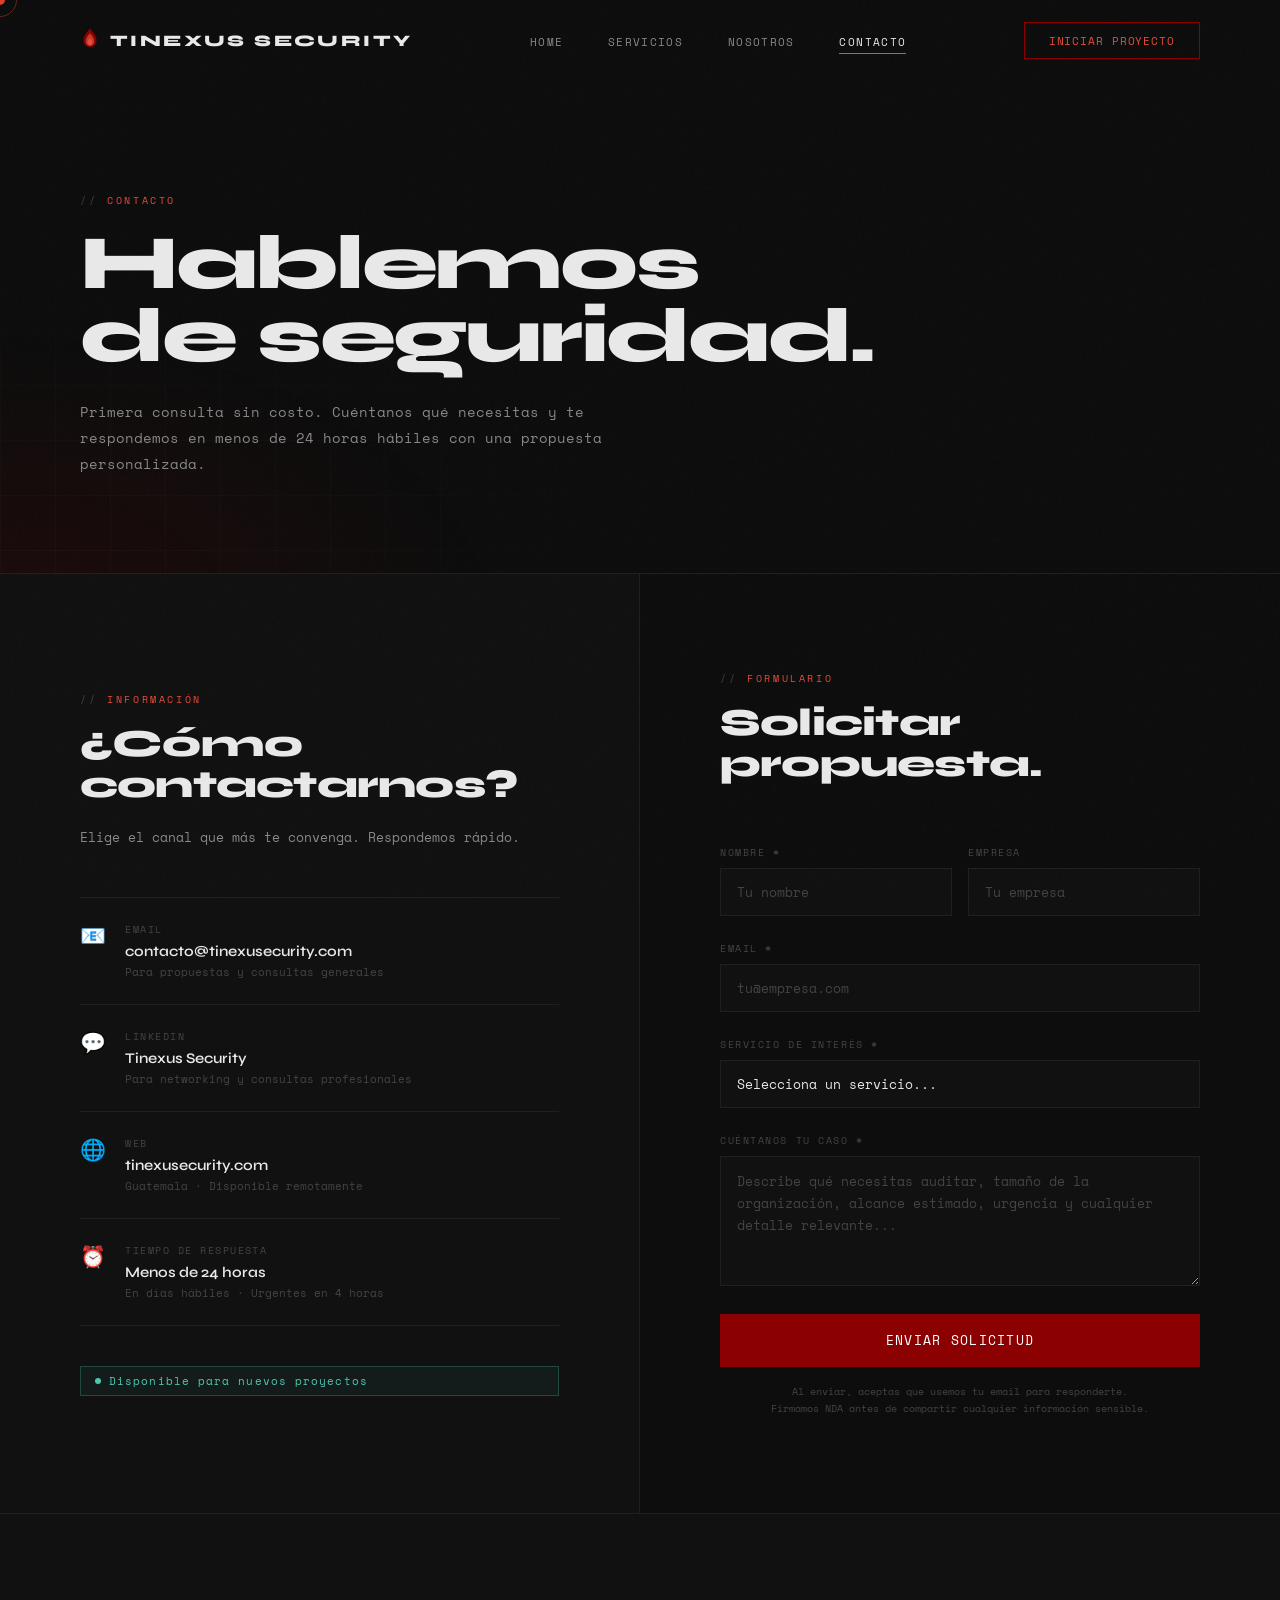
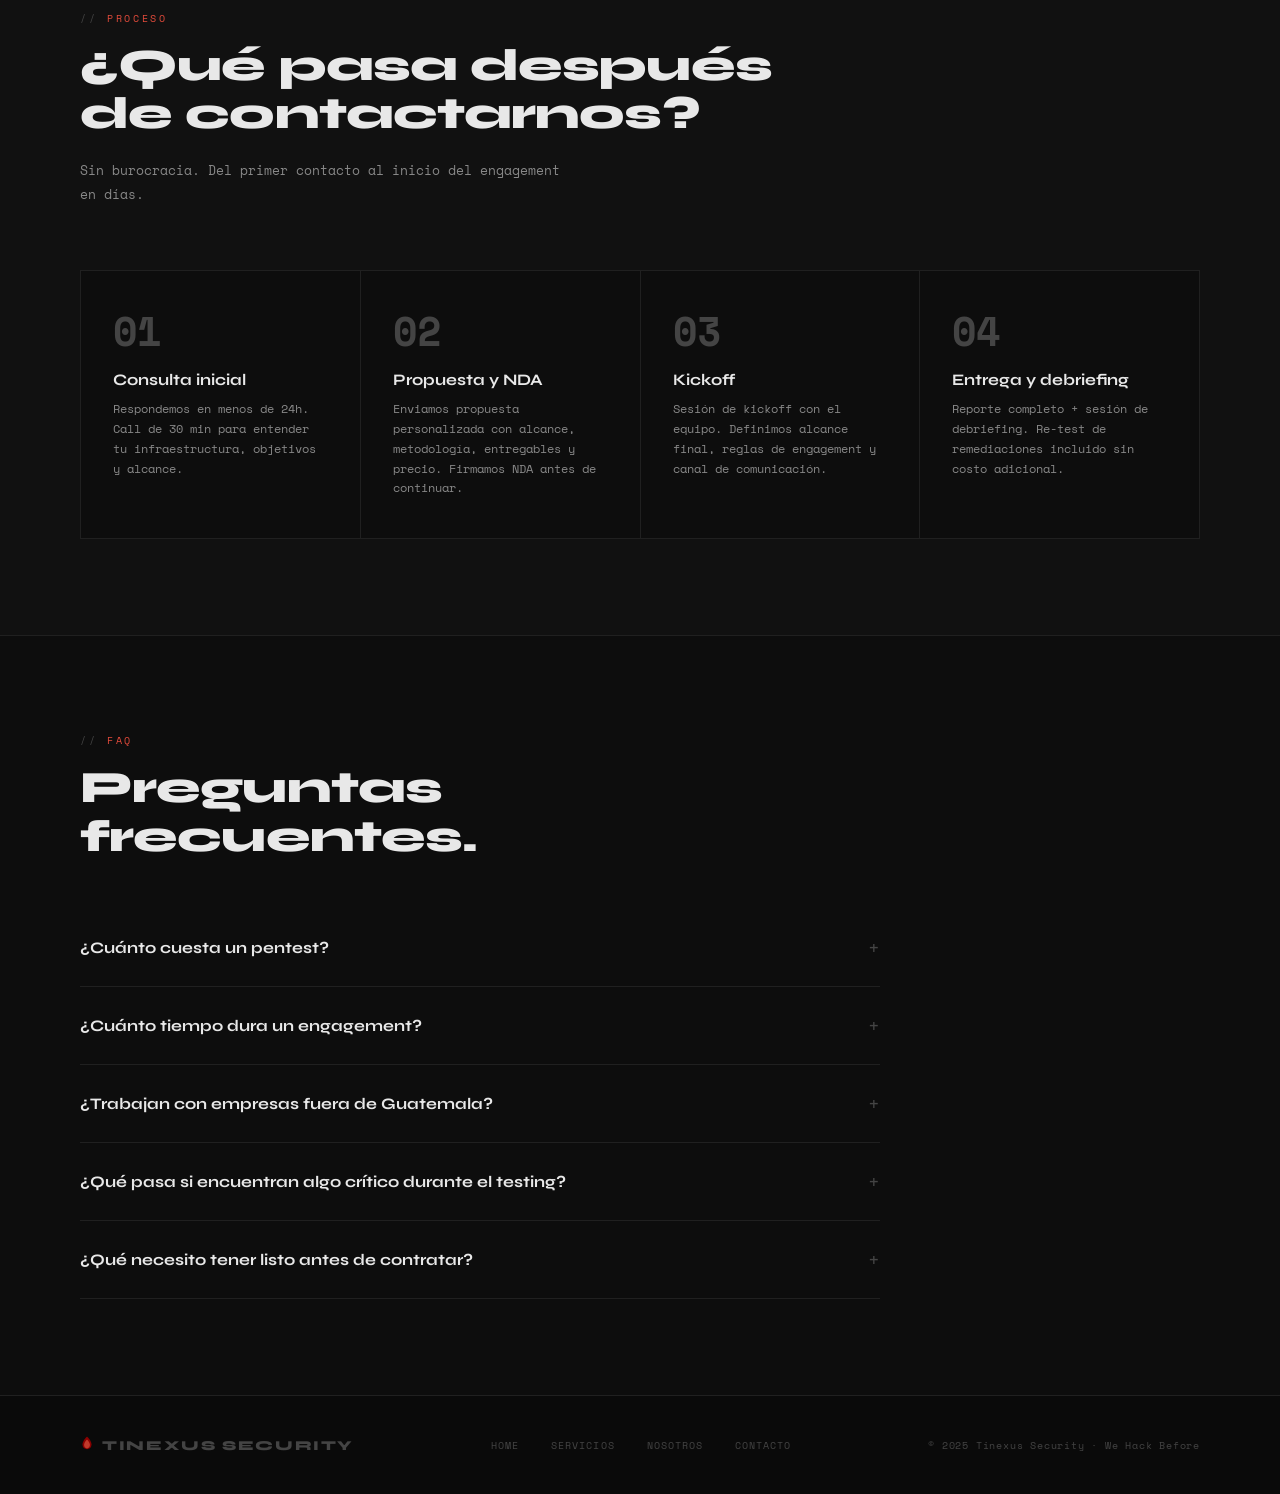
==== commit 2cf96719: "Update: nuevos servicios, responsive, cambios de contenido" ====
--- a/contacto.html
+++ b/contacto.html
@@ -10,21 +10,16 @@
   <link href="https://fonts.googleapis.com/css2?family=Space+Mono:wght@400;700&family=Syne:wght@400;600;700;800&display=swap" rel="stylesheet">
   <link rel="stylesheet" href="css/style.css">
   <style>
-    /* CONTACT MAIN */
     .contact-main {
       background: var(--char);
-      display: grid; grid-template-columns: 1fr 1fr;
-      min-height: 70vh;
+      display: grid; grid-template-columns: 1fr 1fr; min-height: 70vh;
     }
     .contact-info {
-      padding: 6rem 5rem;
-      border-right: 1px solid var(--border);
-      background: var(--char-2);
-      display: flex; flex-direction: column; justify-content: center;
+      padding: 6rem 5rem; border-right: 1px solid var(--border);
+      background: var(--char-2); display: flex; flex-direction: column; justify-content: center;
     }
     .contact-form-area {
-      padding: 6rem 5rem;
-      display: flex; flex-direction: column; justify-content: center;
+      padding: 6rem 5rem; display: flex; flex-direction: column; justify-content: center;
     }
     .contact-items { display: flex; flex-direction: column; gap: 0; margin-top: 3rem; }
     .contact-item {
@@ -39,18 +34,16 @@
       text-transform: uppercase; margin-bottom: 4px;
     }
     .contact-item-val {
-      font-size: 0.92rem; font-weight: 600;
-      color: var(--text); text-decoration: none; transition: color 0.2s;
+      font-size: 0.92rem; font-weight: 600; color: var(--text);
+      text-decoration: none; transition: color 0.2s;
     }
     a.contact-item-val:hover { color: var(--red-bright); }
     .contact-item-note { font-family: var(--mono); font-size: 0.7rem; color: var(--text-dimmer); margin-top: 3px; }
     .availability-badge {
       display: inline-flex; align-items: center; gap: 8px;
-      font-family: var(--mono); font-size: 0.68rem;
-      letter-spacing: 0.1em; color: #4EC9B0;
-      border: 1px solid rgba(78,201,176,0.25);
-      background: rgba(78,201,176,0.06);
-      padding: 6px 14px; margin-top: 2.5rem;
+      font-family: var(--mono); font-size: 0.68rem; letter-spacing: 0.1em;
+      color: #4EC9B0; border: 1px solid rgba(78,201,176,0.25);
+      background: rgba(78,201,176,0.06); padding: 6px 14px; margin-top: 2.5rem;
     }
     .availability-dot {
       width: 6px; height: 6px; border-radius: 50%;
@@ -58,19 +51,15 @@
     }
     @keyframes pulse-green { 0%,100%{opacity:1;transform:scale(1)} 50%{opacity:0.5;transform:scale(0.8)} }
 
-    /* FORM */
     .form-group { margin-bottom: 1.5rem; }
     .form-label {
-      font-family: var(--mono); font-size: 0.65rem;
-      letter-spacing: 0.15em; color: var(--text-dimmer);
-      text-transform: uppercase; display: block; margin-bottom: 8px;
+      font-family: var(--mono); font-size: 0.65rem; letter-spacing: 0.15em;
+      color: var(--text-dimmer); text-transform: uppercase; display: block; margin-bottom: 8px;
     }
     .form-input, .form-select, .form-textarea {
-      width: 100%; background: var(--char-2);
-      border: 1px solid var(--border); color: var(--text);
-      font-family: var(--mono); font-size: 0.8rem;
-      padding: 0.85rem 1rem;
-      transition: border-color 0.2s; outline: none;
+      width: 100%; background: var(--char-2); border: 1px solid var(--border);
+      color: var(--text); font-family: var(--mono); font-size: 0.8rem;
+      padding: 0.85rem 1rem; transition: border-color 0.2s; outline: none;
       -webkit-appearance: none; appearance: none;
     }
     .form-input:focus, .form-select:focus, .form-textarea:focus { border-color: var(--red); }
@@ -82,52 +71,39 @@
     .form-submit {
       width: 100%; font-family: var(--mono); font-size: 0.8rem;
       letter-spacing: 0.1em; padding: 1rem;
-      background: var(--red); color: #fff;
-      border: 1px solid var(--red); cursor: pointer;
-      text-transform: uppercase;
+      background: var(--red); color: #fff; border: 1px solid var(--red);
+      cursor: pointer; text-transform: uppercase;
       transition: background 0.2s, transform 0.15s;
     }
     .form-submit:hover { background: var(--red-mid); transform: translateY(-1px); }
     .form-submit:active { transform: translateY(0); }
     .form-note {
-      font-family: var(--mono); font-size: 0.65rem;
-      color: var(--text-dimmer); text-align: center;
-      margin-top: 1rem; line-height: 1.6;
-    }
-
-    /* PROCESS */
-    .process {
-      background: var(--char-2);
-      border-top: 1px solid var(--border); border-bottom: 1px solid var(--border);
-    }
+      font-family: var(--mono); font-size: 0.65rem; color: var(--text-dimmer);
+      text-align: center; margin-top: 1rem; line-height: 1.6;
+    }
+
+    .process { background: var(--char-2); border-top: 1px solid var(--border); border-bottom: 1px solid var(--border); }
     .process-steps {
       display: grid; grid-template-columns: repeat(4, 1fr);
-      gap: 1px; background: var(--border);
-      border: 1px solid var(--border); margin-top: 4rem;
-    }
-    .process-step {
-      background: var(--char); padding: 2.5rem 2rem; transition: background 0.3s;
-    }
+      gap: 1px; background: var(--border); border: 1px solid var(--border); margin-top: 4rem;
+    }
+    .process-step { background: var(--char); padding: 2.5rem 2rem; transition: background 0.3s; }
     .process-step:hover { background: var(--char-3); }
     .process-step-num {
       font-family: var(--mono); font-size: 2.5rem; font-weight: 700;
-      color: var(--text-dimmer); line-height: 1; margin-bottom: 1.2rem;
-      transition: color 0.3s;
+      color: var(--text-dimmer); line-height: 1; margin-bottom: 1.2rem; transition: color 0.3s;
     }
     .process-step:hover .process-step-num { color: var(--red-bright); }
     .process-step h3 { font-size: 1rem; font-weight: 700; margin-bottom: 0.6rem; }
     .process-step p { font-family: var(--mono); font-size: 0.73rem; color: var(--text-dim); line-height: 1.7; }
 
-    /* FAQ */
     .faq { background: var(--char); }
     .faq-list { margin-top: 3rem; max-width: 800px; }
     .faq-item { border-bottom: 1px solid var(--border); }
     .faq-question {
-      width: 100%; background: none; border: none;
-      text-align: left; padding: 1.5rem 0;
+      width: 100%; background: none; border: none; text-align: left; padding: 1.5rem 0;
       display: flex; align-items: center; justify-content: space-between;
-      gap: 1rem; cursor: pointer;
-      font-family: var(--sans); font-size: 1rem;
+      gap: 1rem; cursor: pointer; font-family: var(--sans); font-size: 1rem;
       font-weight: 700; color: var(--text); transition: color 0.2s;
     }
     .faq-question:hover { color: var(--red-bright); }
@@ -143,17 +119,13 @@
       color: var(--text-dim); line-height: 1.8; padding-bottom: 1.5rem;
     }
 
-    /* RESPONSIVE */
     @media (max-width: 1024px) {
       .contact-info, .contact-form-area { padding: 5rem 2.5rem; }
       .process-steps { grid-template-columns: repeat(2, 1fr); }
     }
     @media (max-width: 768px) {
       .contact-main { grid-template-columns: 1fr; }
-      .contact-info {
-        padding: 4rem 1.4rem; border-right: none;
-        border-bottom: 1px solid var(--border);
-      }
+      .contact-info { padding: 4rem 1.4rem; border-right: none; border-bottom: 1px solid var(--border); }
       .contact-form-area { padding: 4rem 1.4rem; }
       .form-row { grid-template-columns: 1fr; }
       .process-steps { grid-template-columns: repeat(2, 1fr); }
@@ -218,7 +190,7 @@
           <span class="contact-item-icon">📧</span>
           <div>
             <div class="contact-item-label">Email</div>
-            <a href="mailto:contacto@tinexussecurity.com" class="contact-item-val">contacto@tinexussecurity.com</a>
+            <a href="mailto:contacto@tinexusecurity.com" class="contact-item-val">contacto@tinexusecurity.com</a>
             <div class="contact-item-note">Para propuestas y consultas generales</div>
           </div>
         </div>
@@ -234,7 +206,7 @@
           <span class="contact-item-icon">🌐</span>
           <div>
             <div class="contact-item-label">Web</div>
-            <span class="contact-item-val">tinexussecurity.com</span>
+            <span class="contact-item-val">tinexusecurity.com</span>
             <div class="contact-item-note">Guatemala · Disponible remotamente</div>
           </div>
         </div>
@@ -277,10 +249,15 @@
           <select id="servicio" class="form-select" required>
             <option value="" disabled selected>Selecciona un servicio...</option>
             <option value="web">Pentesting Web</option>
-            <option value="infra">Pentesting de Infraestructura Interna</option>
+            <option value="api">Auditoría de APIs</option>
+            <option value="interno">Pentesting Interno</option>
             <option value="externo">Pentesting Externo</option>
+            <option value="vuln-interno">Análisis de Vulnerabilidades Interno</option>
+            <option value="vuln-externo">Análisis de Vulnerabilidades Externo</option>
             <option value="redteam">Red Team</option>
             <option value="mobile">Pentesting Móvil</option>
+            <option value="wireless">Pentesting Wireless</option>
+            <option value="atm">Auditoría de ATMs</option>
             <option value="cloud">Cloud Security Review</option>
             <option value="si">Auditoría de Seguridad de la Información</option>
             <option value="multiple">Múltiples servicios</option>
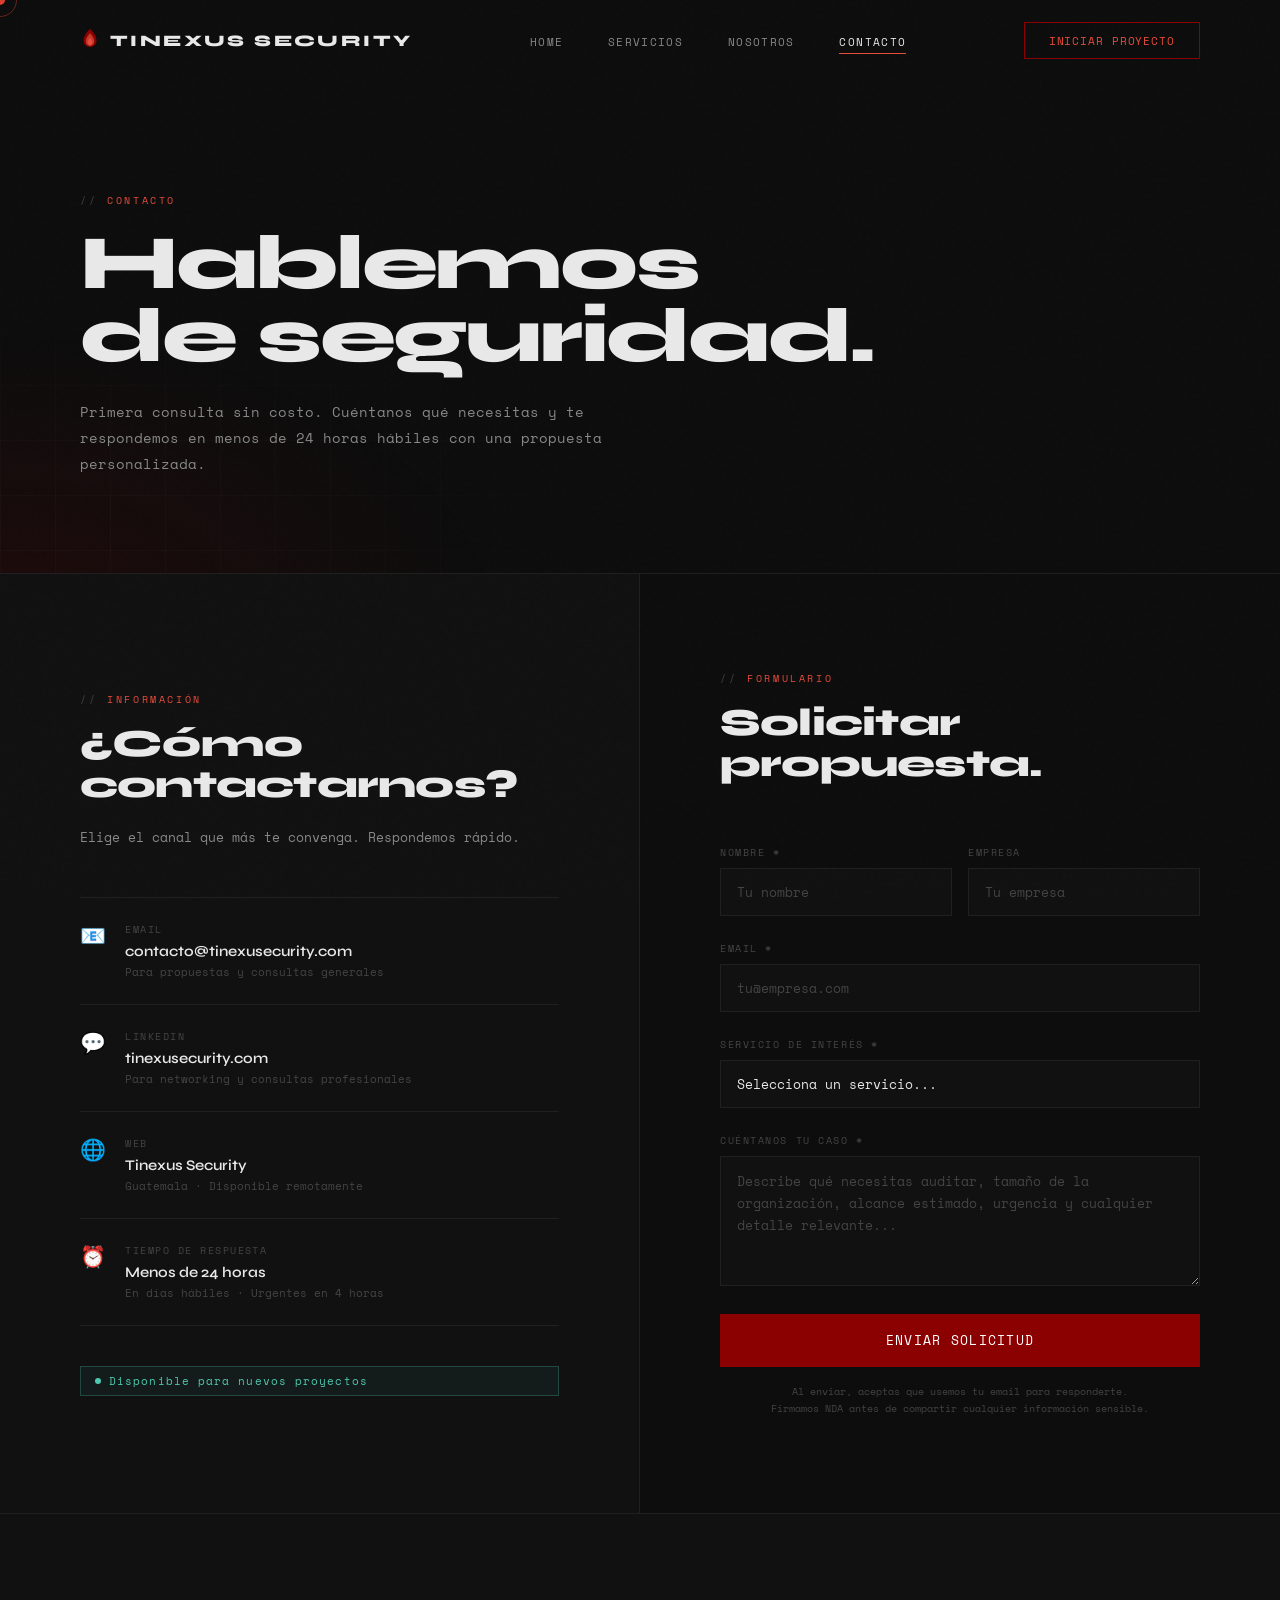
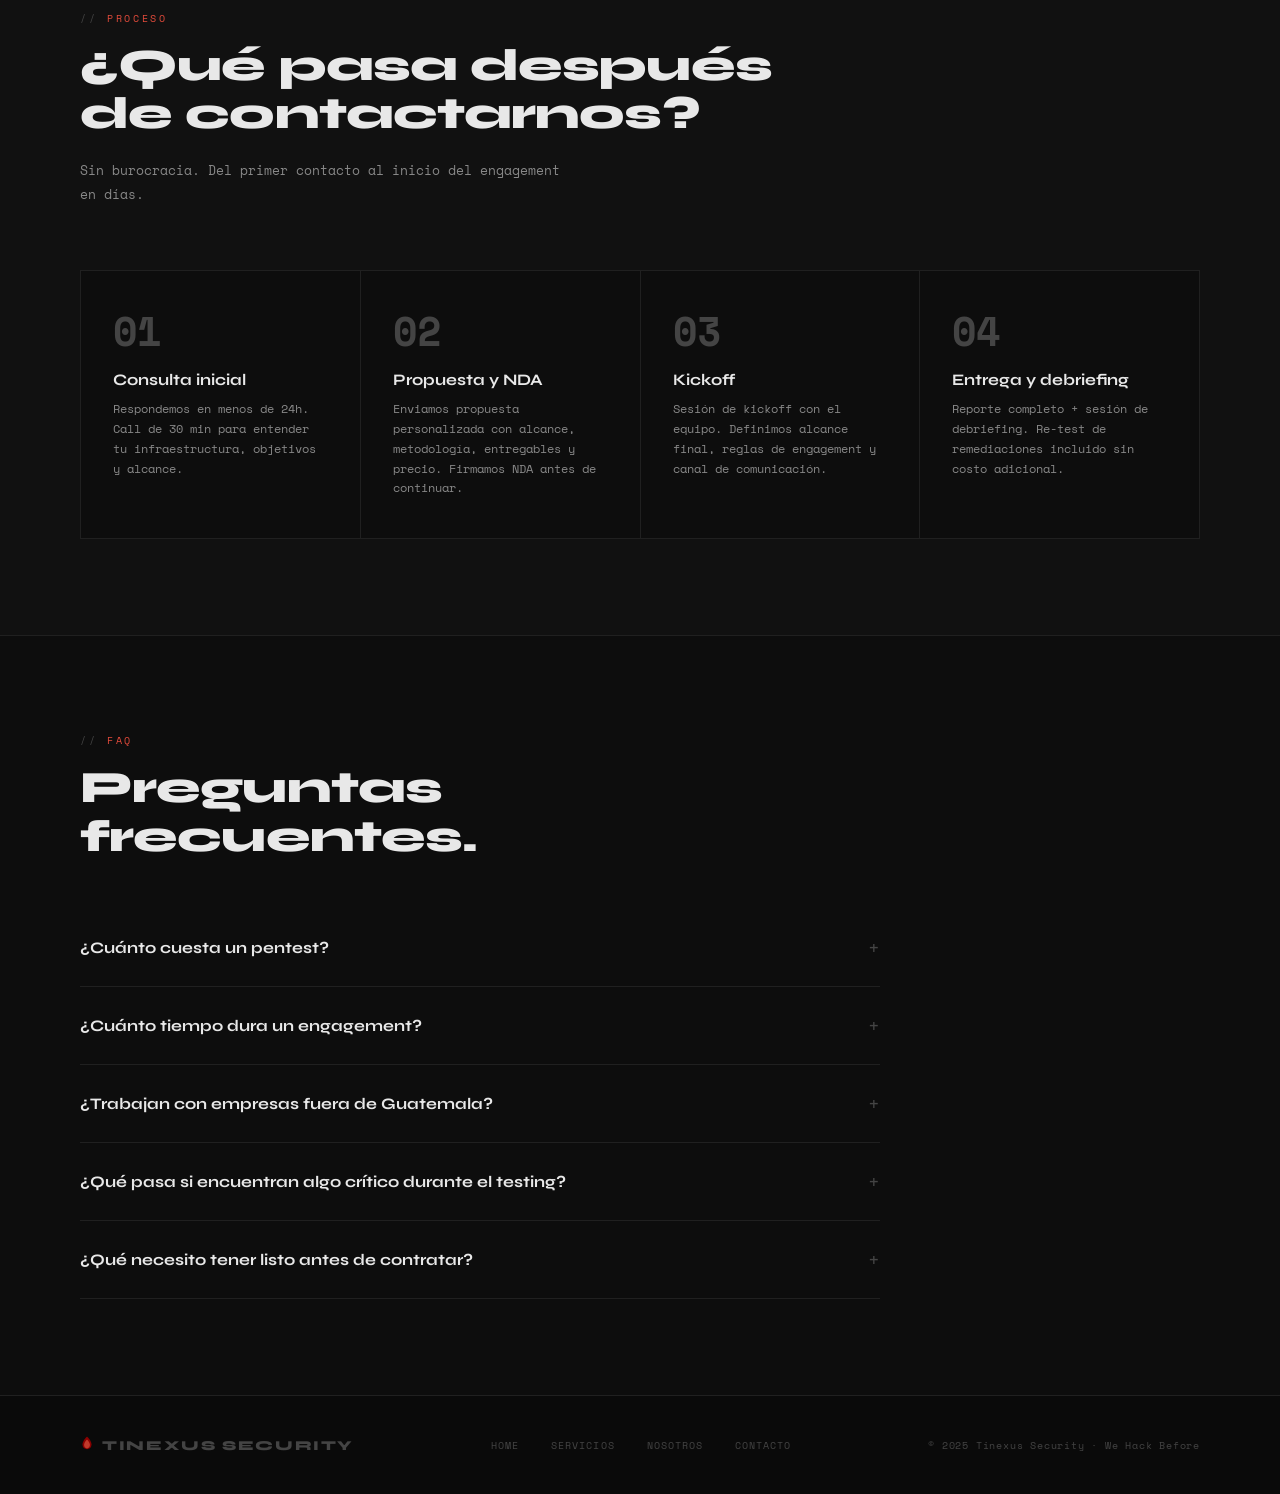
==== commit d33b1e9f: "Cambio de URL" ====
--- a/contacto.html
+++ b/contacto.html
@@ -198,7 +198,7 @@
           <span class="contact-item-icon">💬</span>
           <div>
             <div class="contact-item-label">LinkedIn</div>
-            <a href="https://linkedin.com/company/tinexus-security" target="_blank" class="contact-item-val">Tinexus Security</a>
+            <a href="https://linkedin.com/company/tinexus-security" target="_blank" class="contact-item-val">tinexusecurity.com</a>
             <div class="contact-item-note">Para networking y consultas profesionales</div>
           </div>
         </div>
@@ -206,7 +206,7 @@
           <span class="contact-item-icon">🌐</span>
           <div>
             <div class="contact-item-label">Web</div>
-            <span class="contact-item-val">tinexusecurity.com</span>
+            <a href="https://tinexusecurity.com/" target="_blank" class="contact-item-val">Tinexus Security</a>
             <div class="contact-item-note">Guatemala · Disponible remotamente</div>
           </div>
         </div>
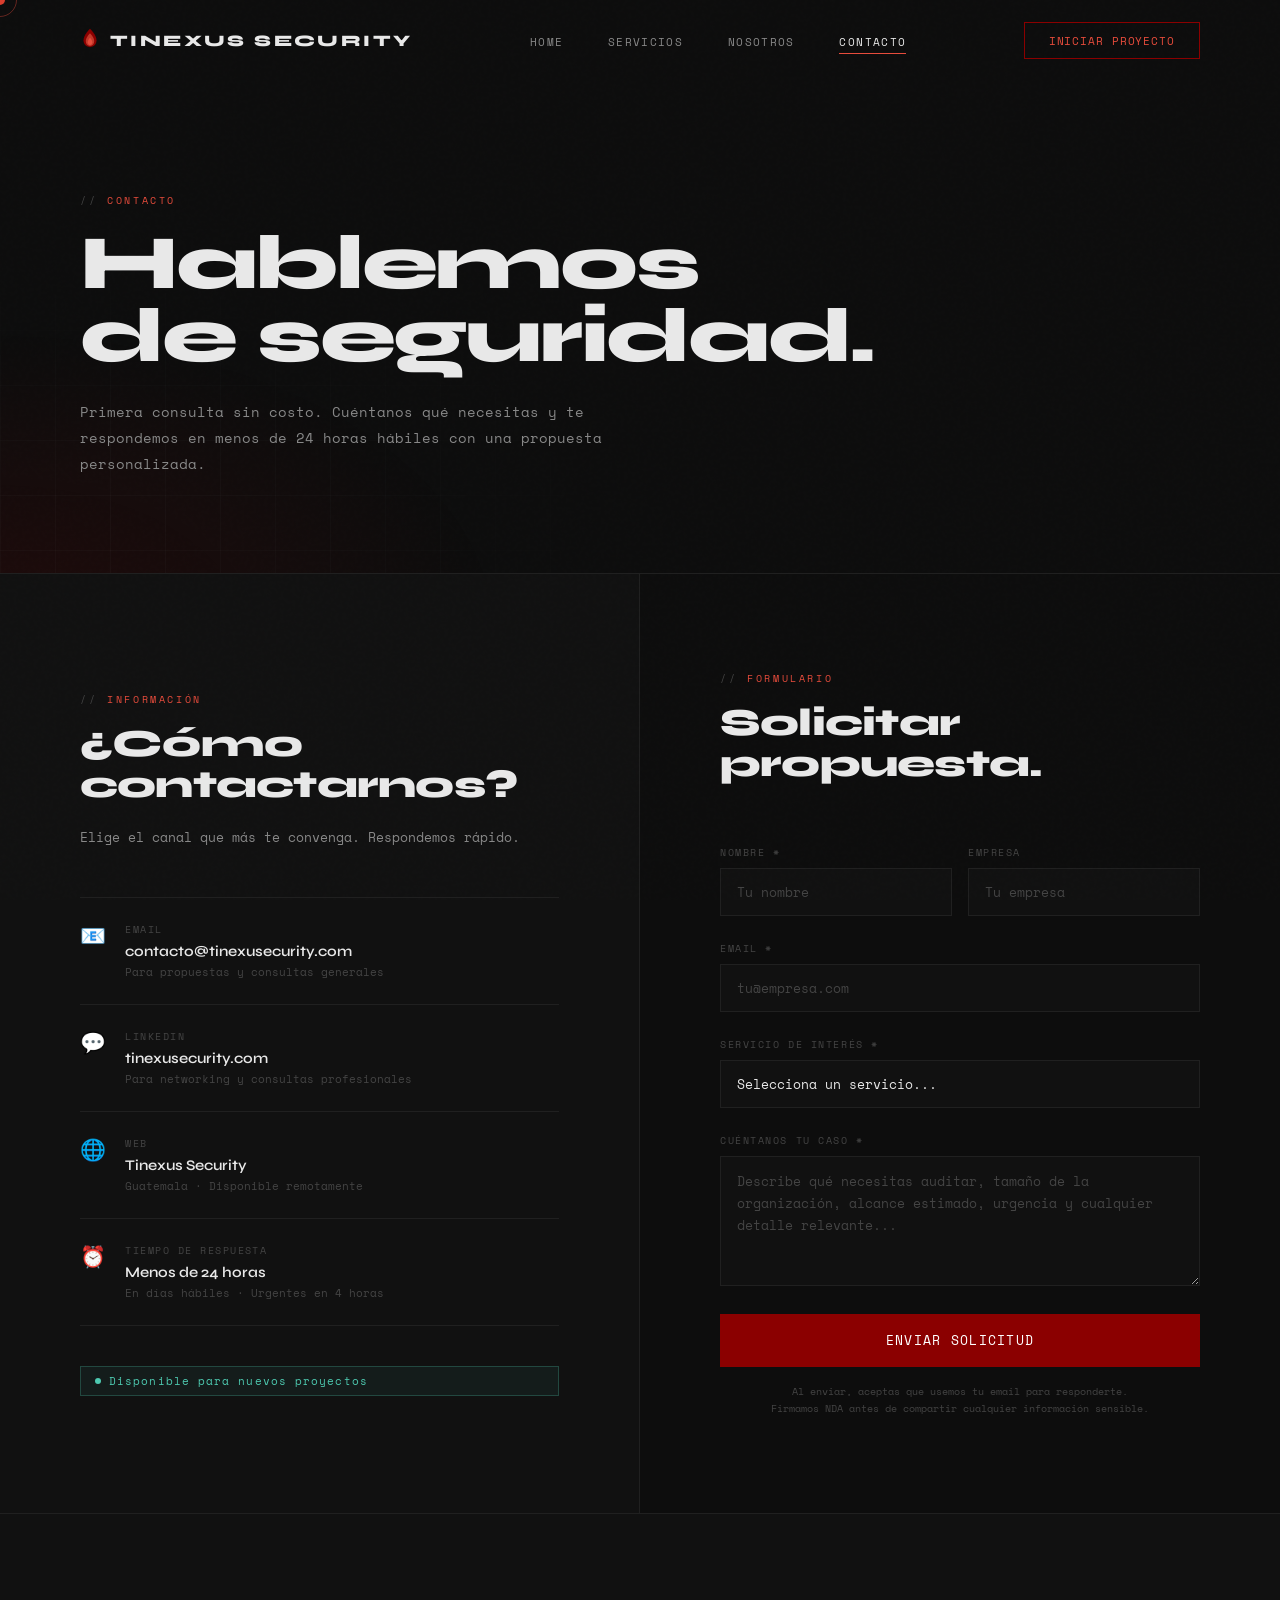
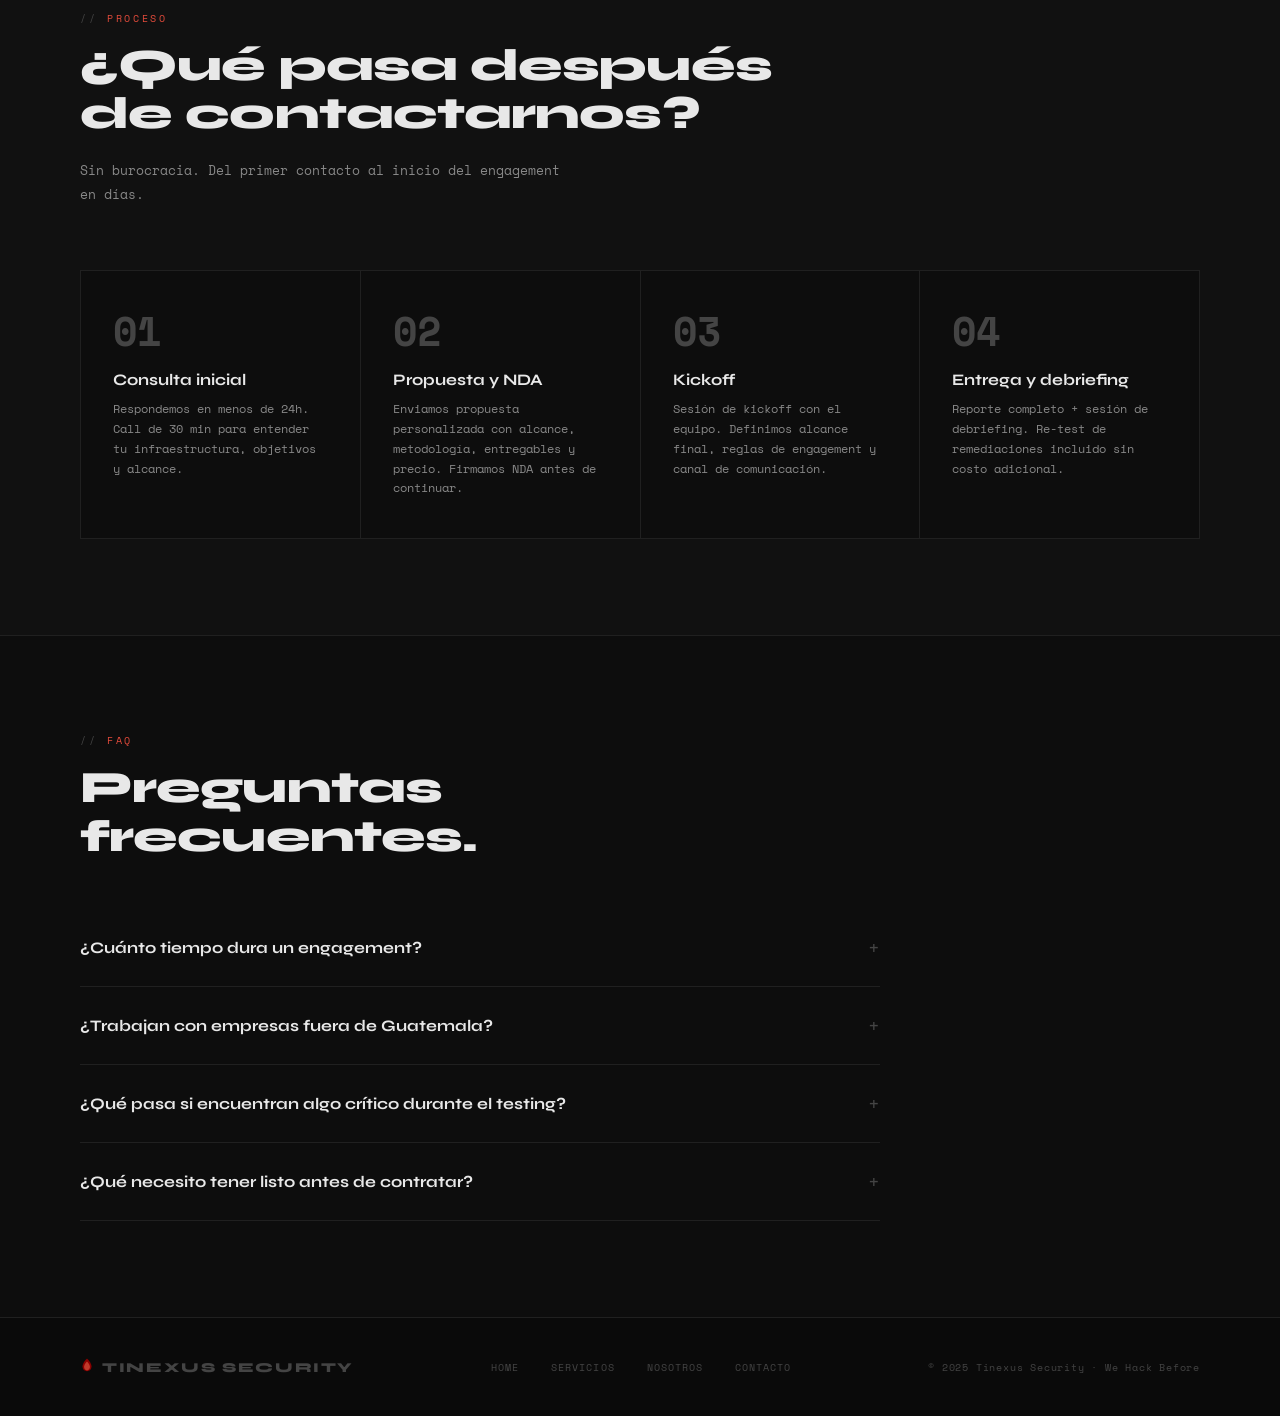
==== commit cd77373e: "Eliminacion de pregunta" ====
--- a/contacto.html
+++ b/contacto.html
@@ -318,16 +318,7 @@
     <div class="section-tag fade-up">FAQ</div>
     <h2 class="section-title fade-up">Preguntas<br>frecuentes.</h2>
     <div class="faq-list fade-up d1">
-      <div class="faq-item">
-        <button class="faq-question" onclick="toggleFaq(this)">
-          ¿Cuánto cuesta un pentest?
-          <span class="faq-icon">+</span>
-        </button>
-        <div class="faq-answer">
-          <p>Depende del alcance, tipo de servicio y complejidad. Un pentesting web de aplicación mediana puede arrancar desde $800 USD. Un red team engagement completo puede superar los $5,000 USD. Siempre enviamos propuesta personalizada antes de iniciar.</p>
-        </div>
-      </div>
-      <div class="faq-item">
+        <div class="faq-item">
         <button class="faq-question" onclick="toggleFaq(this)">
           ¿Cuánto tiempo dura un engagement?
           <span class="faq-icon">+</span>
